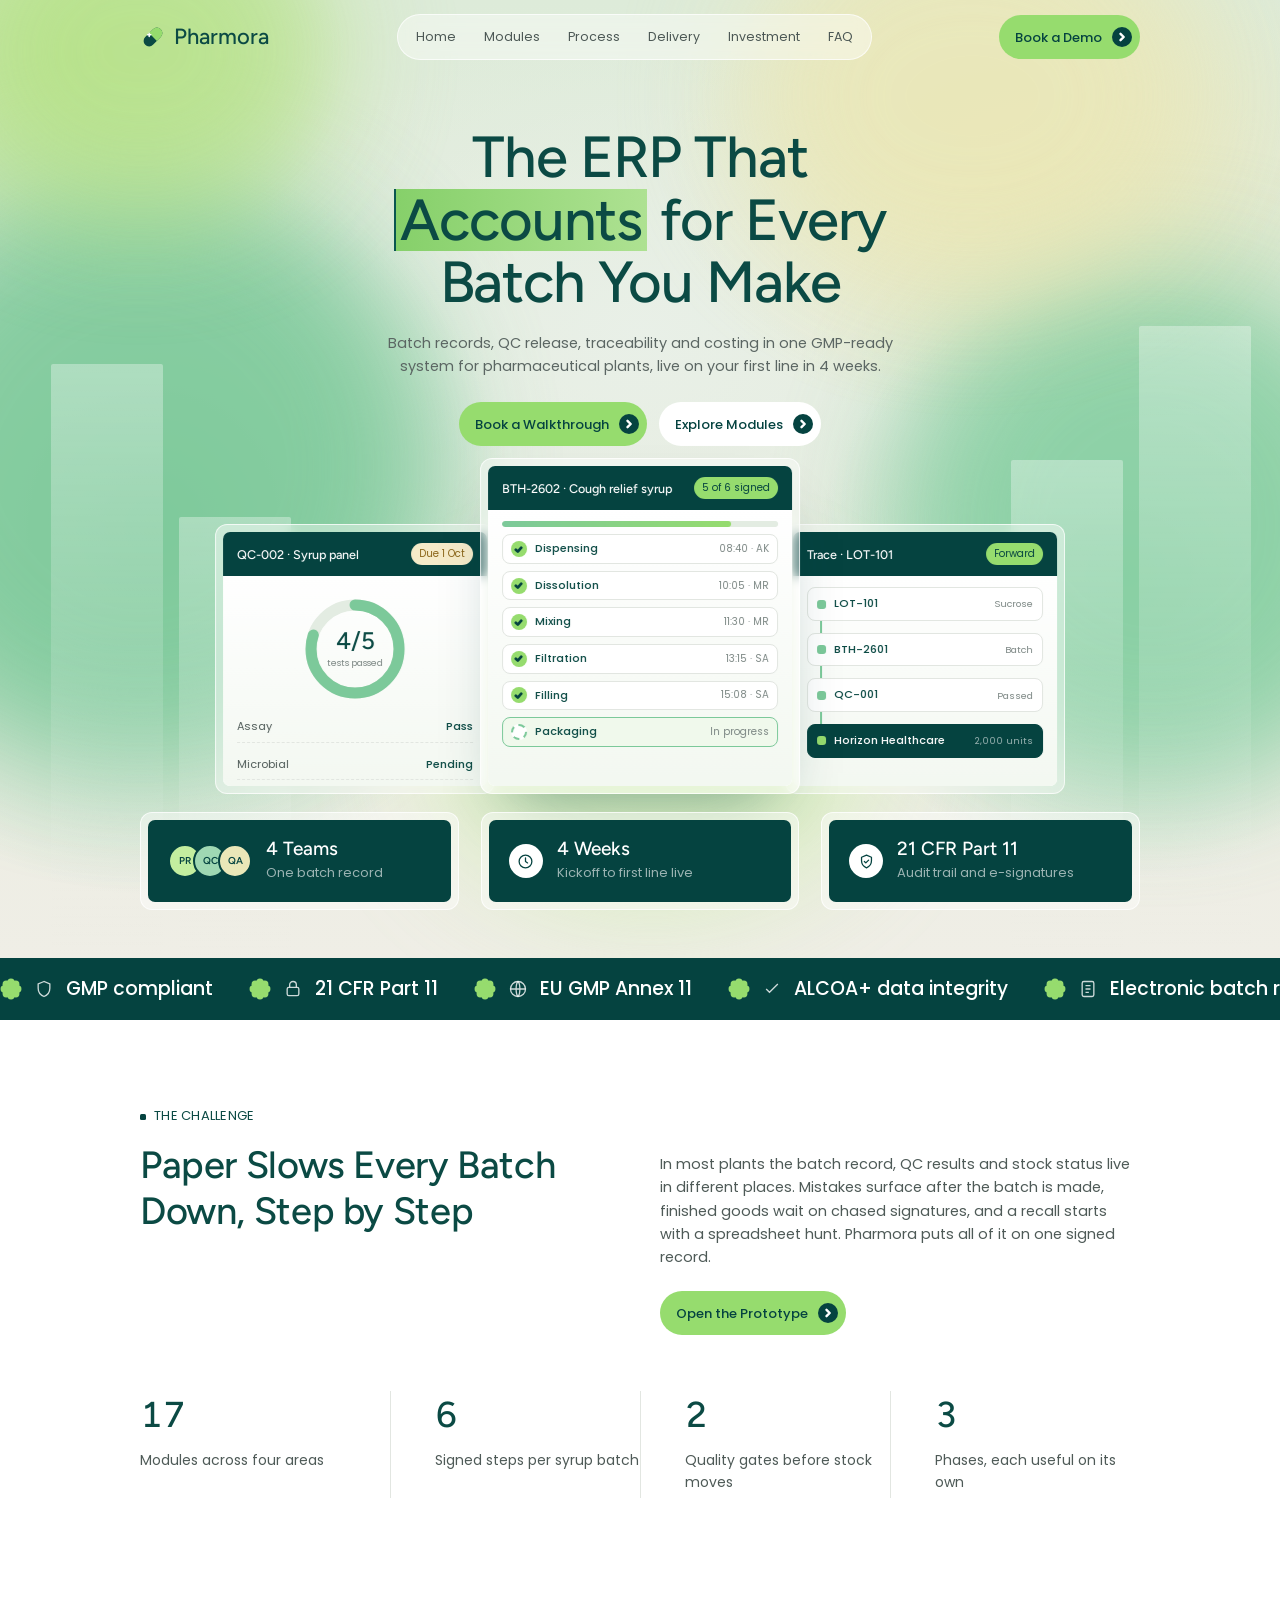
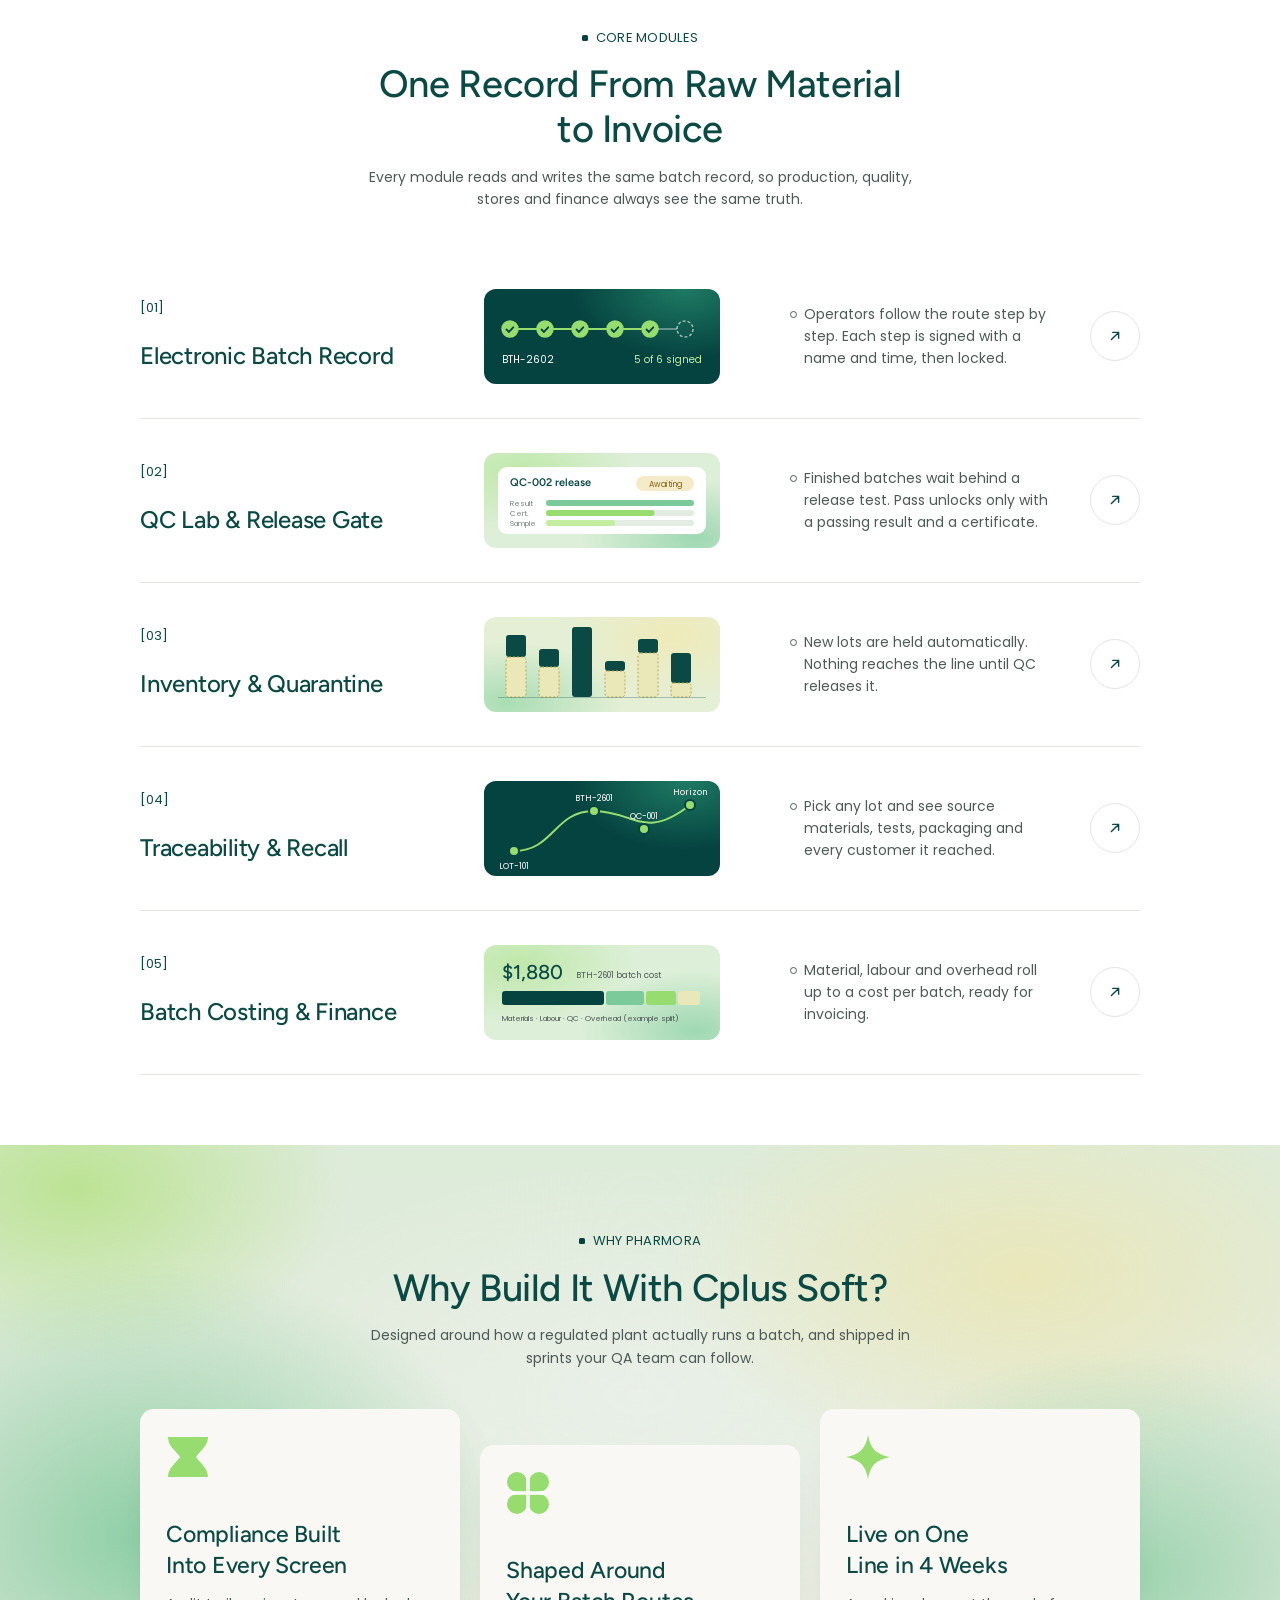
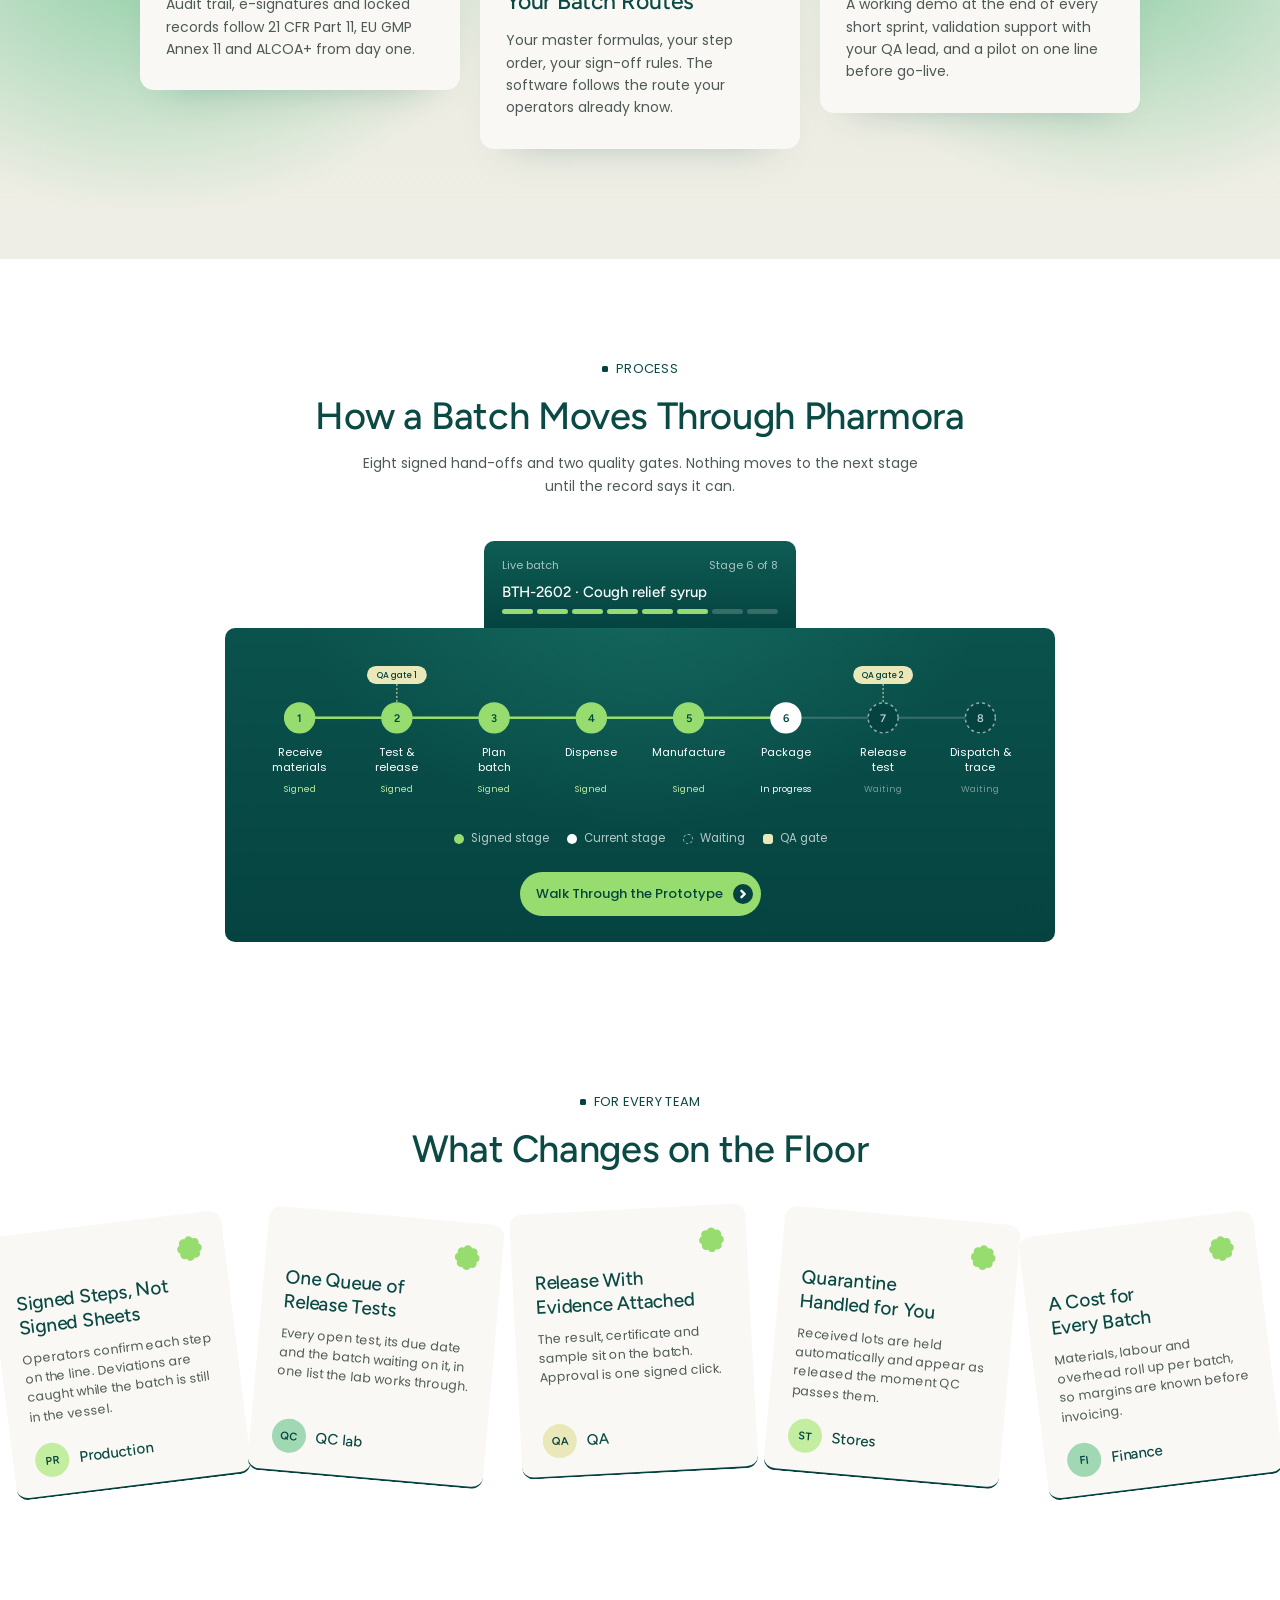
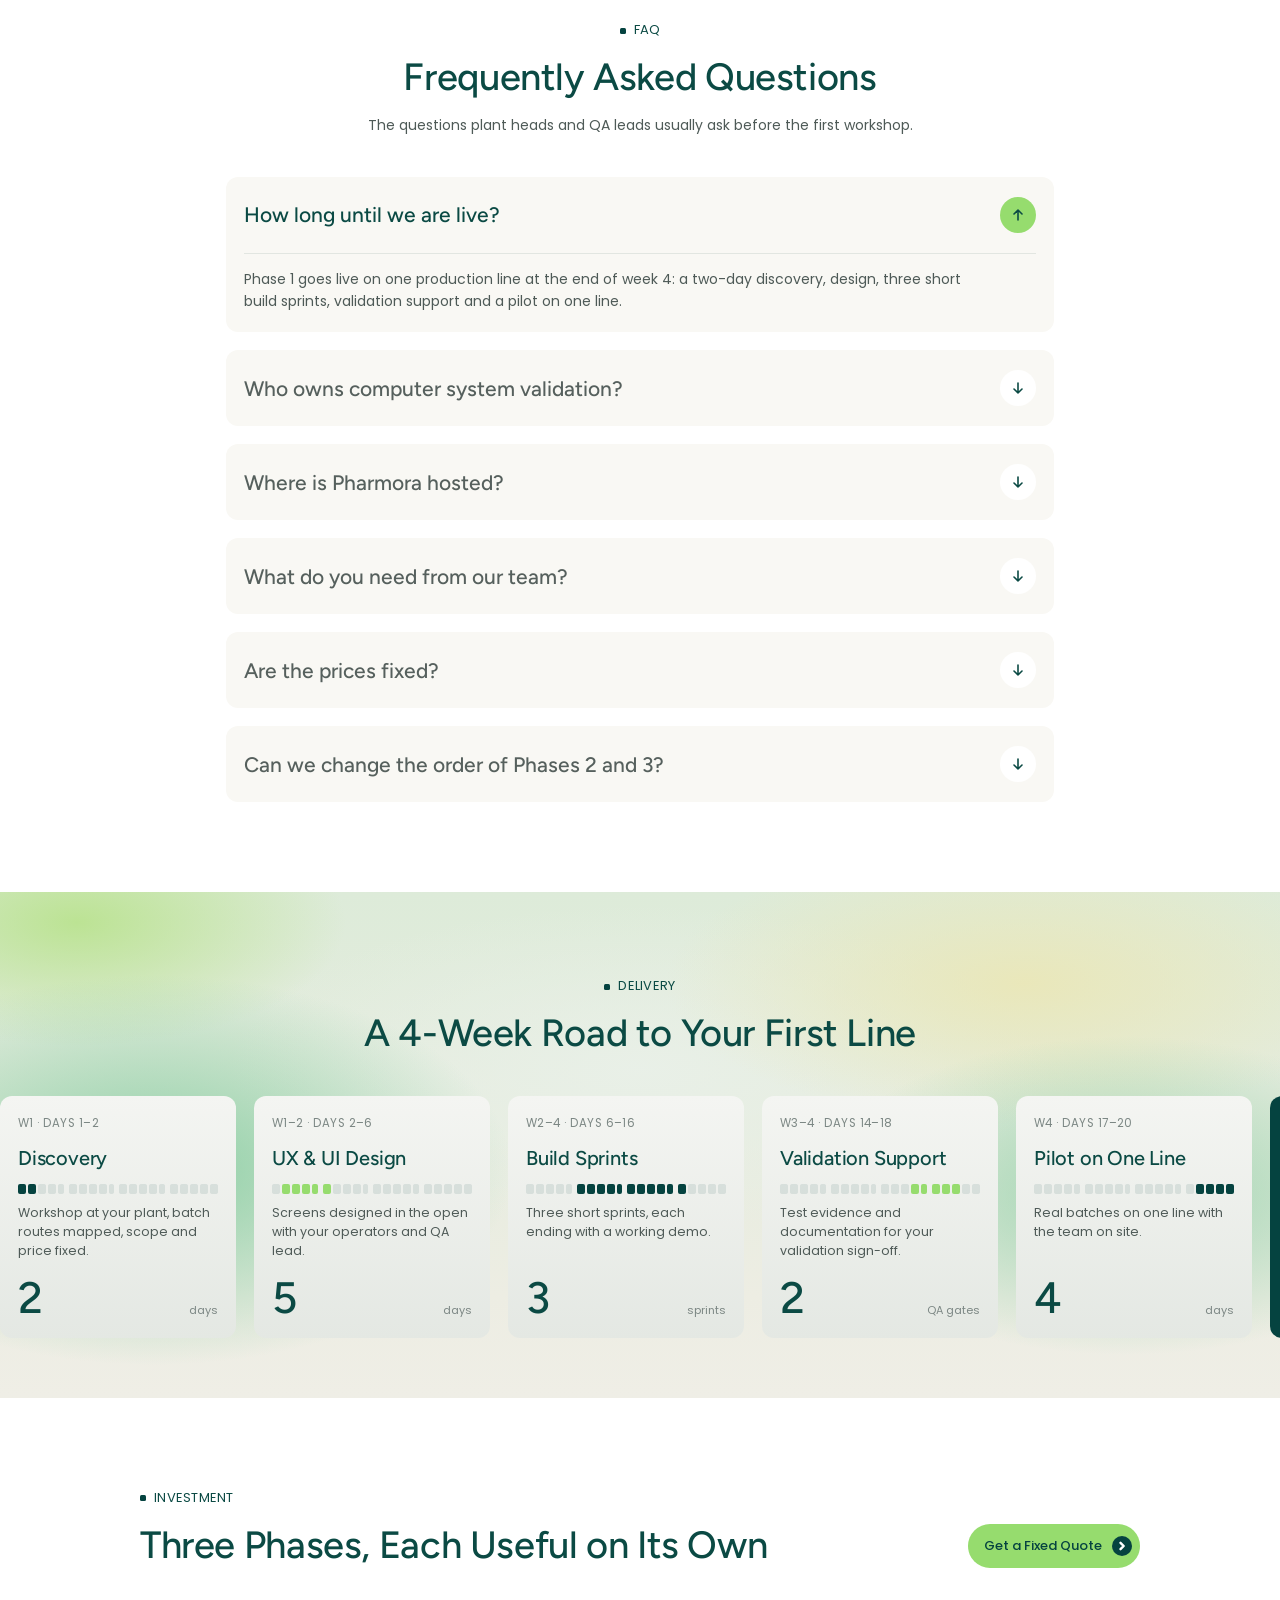
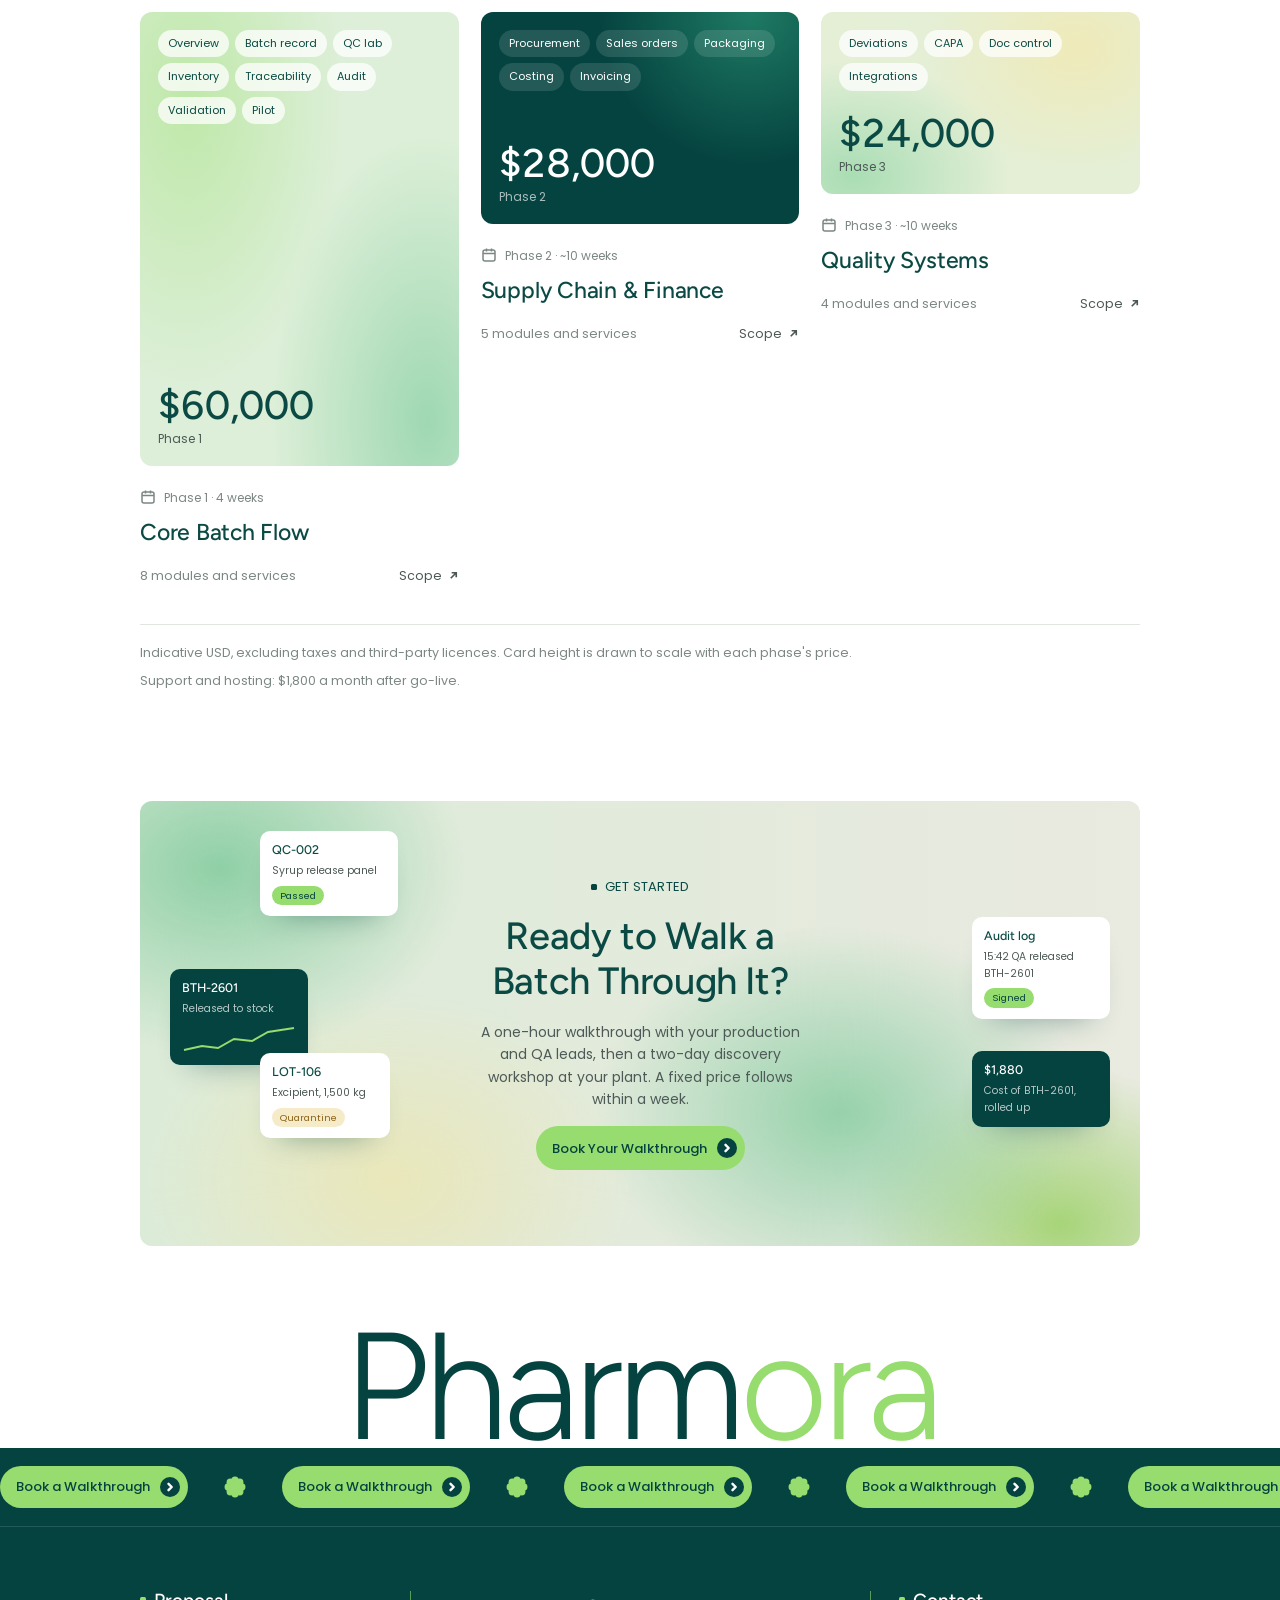
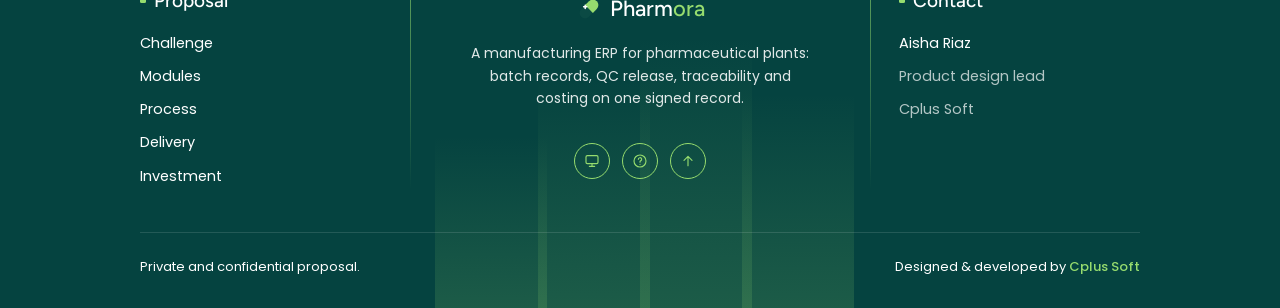
==== index.html @ 3daae1c1 "Add files via upload" ====
<!doctype html>
<html lang="en">
<head>
<meta charset="utf-8">
<meta name="viewport" content="width=device-width, initial-scale=1, viewport-fit=cover">
<title>Pharmora ERP</title>
<meta name="description" content="Pharmora: a manufacturing ERP for pharmaceutical plants. Batch records, QC release, traceability and costing on one signed record.">
<link rel="preconnect" href="https://fonts.googleapis.com">
<link rel="preconnect" href="https://fonts.gstatic.com" crossorigin>
<link rel="stylesheet" href="https://fonts.googleapis.com/css2?family=Figtree:wght@300;400;500;600&family=Poppins:wght@300;400;500&display=swap">
<link rel="stylesheet" href="styles.css">
</head>
<body>


<!-- shared svg defs -->
<svg width="0" height="0" style="position:absolute" aria-hidden="true">
  <defs>
    <symbol id="chev" viewBox="0 0 10 10"><path d="M3.5 1.8 6.7 5 3.5 8.2"/></symbol>
    <symbol id="flower" viewBox="0 0 24 24"><g fill="#96DC6E"><circle cx="12" cy="4.6" r="4"/><circle cx="17.2" cy="6.8" r="4"/><circle cx="19.4" cy="12" r="4"/><circle cx="17.2" cy="17.2" r="4"/><circle cx="12" cy="19.4" r="4"/><circle cx="6.8" cy="17.2" r="4"/><circle cx="4.6" cy="12" r="4"/><circle cx="6.8" cy="6.8" r="4"/><circle cx="12" cy="12" r="6"/></g></symbol>
    <symbol id="capsule" viewBox="0 0 26 26"><g transform="rotate(-45 13 13)"><rect x="2" y="7.5" width="22" height="11" rx="5.5" fill="#0B4A44"/><path d="M13 7.5h5.5a5.5 5.5 0 0 1 0 11H13z" fill="#96DC6E"/></g><path d="M9.2 9.2v3.2M7.6 10.8h3.2" stroke="#fff" stroke-width="1.5" stroke-linecap="round"/></symbol>
    <symbol id="up" viewBox="0 0 20 20"><path d="M6 14 14 6M7.5 6H14v6.5"/></symbol>
  </defs>
</svg>

<header class="mesh hero" id="top">
  <div class="hero-bg" aria-hidden="true"><b class="b1"></b><b class="b2"></b><b class="b3"></b><b class="b4"></b><b class="b5"></b></div>
  <div class="bars" aria-hidden="true">
    <i style="left:4%;height:62%"></i><i style="left:14%;height:46%"></i><i style="left:79%;height:52%"></i><i style="left:89%;height:66%"></i>
  </div>
  <div class="wrap">
    <nav class="nav" aria-label="Main">
      <a class="logo" href="#top"><svg><use href="#capsule"/></svg>Pharmora</a>
      <div class="links">
        <a href="#top">Home</a><a href="#modules">Modules</a><a href="#process">Process</a><a href="#delivery">Delivery</a><a href="#investment">Investment</a><a href="#faq">FAQ</a>
      </div>
      <a class="btn" href="#cta">Book a Demo <span class="dot"><svg><use href="#chev"/></svg></span></a>
    </nav>

    <div class="hero-copy">
      <h1>The ERP That <span class="hl">Accounts</span> for Every Batch You Make</h1>
      <p class="sub">Batch records, QC release, traceability and costing in one GMP-ready system for pharmaceutical plants, live on your first line in 4 weeks.</p>
      <div class="ctas">
        <a class="btn" href="#cta">Book a Walkthrough <span class="dot"><svg><use href="#chev"/></svg></span></a>
        <a class="btn white" href="#modules">Explore Modules <span class="dot"><svg><use href="#chev"/></svg></span></a>
      </div>
    </div>

    <div class="stage">
      <div class="shots">
        <!-- left: QC release -->
        <div class="frame f-l"><div class="in ui">
          <div class="ui-top"><b>QC-002 · Syrup panel</b><em style="background:#F6EBC9;color:#8A6417">Due 1 Oct</em></div>
          <div class="ui-body">
            <div class="ring-wrap">
              <svg width="112" height="112" viewBox="0 0 112 112" role="img" aria-label="4 of 5 release tests passed">
                <circle cx="56" cy="56" r="44" fill="none" stroke="#E3ECE2" stroke-width="11"/>
                <circle cx="56" cy="56" r="44" fill="none" stroke="#7CC99A" stroke-width="11" stroke-linecap="round" stroke-dasharray="221.2 276.5" transform="rotate(-90 56 56)"/>
                <text x="56" y="56" text-anchor="middle" font-family="Figtree,sans-serif" font-size="24" font-weight="500" fill="#0B4A44">4/5</text>
                <text x="56" y="73" text-anchor="middle" font-family="Poppins,sans-serif" font-size="9" fill="#7C8784">tests passed</text>
              </svg>
            </div>
            <div class="kv"><span>Assay</span><b class="pass">Pass</b></div>
            <div class="kv"><span>Microbial</span><b class="wait">Pending</b></div>
          </div>
        </div></div>
        <!-- centre: batch record -->
        <div class="frame f-c"><div class="in ui">
          <div class="ui-top"><b>BTH-2602 · Cough relief syrup</b><em>5 of 6 signed</em></div>
          <div class="ui-body">
            <div class="prog" aria-hidden="true"><i></i></div>
            <div class="steprow"><span class="ck"><svg viewBox="0 0 10 10"><path d="M2 5.2 4.2 7.4 8 3"/></svg></span><span class="nm">Dispensing</span><span class="tm">08:40 · AK</span></div>
            <div class="steprow"><span class="ck"><svg viewBox="0 0 10 10"><path d="M2 5.2 4.2 7.4 8 3"/></svg></span><span class="nm">Dissolution</span><span class="tm">10:05 · MR</span></div>
            <div class="steprow"><span class="ck"><svg viewBox="0 0 10 10"><path d="M2 5.2 4.2 7.4 8 3"/></svg></span><span class="nm">Mixing</span><span class="tm">11:30 · MR</span></div>
            <div class="steprow"><span class="ck"><svg viewBox="0 0 10 10"><path d="M2 5.2 4.2 7.4 8 3"/></svg></span><span class="nm">Filtration</span><span class="tm">13:15 · SA</span></div>
            <div class="steprow"><span class="ck"><svg viewBox="0 0 10 10"><path d="M2 5.2 4.2 7.4 8 3"/></svg></span><span class="nm">Filling</span><span class="tm">15:08 · SA</span></div>
            <div class="steprow now"><span class="ck"></span><span class="nm">Packaging</span><span class="tm">In progress</span></div>
          </div>
        </div></div>
        <!-- right: trace -->
        <div class="frame f-r"><div class="in ui">
          <div class="ui-top"><b>Trace · LOT-101</b><em>Forward</em></div>
          <div class="ui-body chain">
            <div class="node"><i></i><b>LOT-101</b><small>Sucrose</small></div><div class="link"></div>
            <div class="node"><i></i><b>BTH-2601</b><small>Batch</small></div><div class="link"></div>
            <div class="node"><i></i><b>QC-001</b><small>Passed</small></div><div class="link"></div>
            <div class="node end"><i></i><b>Horizon Healthcare</b><small>2,000 units</small></div>
          </div>
        </div></div>
      </div>

      <div class="stat"><div class="in">
        <div class="av" aria-hidden="true"><i style="background:#C3EE9F">PR</i><i style="background:#9FD8B3">QC</i><i style="background:#EAE7B8">QA</i></div>
        <div><b>4 Teams</b><span>One batch record</span></div>
      </div></div>
      <div class="stat"><div class="in">
        <span class="ic"><svg viewBox="0 0 24 24"><circle cx="12" cy="12" r="9"/><path d="M12 7v5l3 2"/></svg></span>
        <div><b>4 Weeks</b><span>Kickoff to first line live</span></div>
      </div></div>
      <div class="stat"><div class="in">
        <span class="ic"><svg viewBox="0 0 24 24"><path d="M12 3 5 6v5c0 4.5 3 8.3 7 10 4-1.7 7-5.5 7-10V6z"/><path d="m9 12 2 2 4-4"/></svg></span>
        <div><b>21 CFR Part 11</b><span>Audit trail and e-signatures</span></div>
      </div></div>
    </div>
  </div>
</header>

<div class="ticker" aria-label="Standards Pharmora is designed around">
  <div class="track" id="tk"></div>
</div>

<main>
<section class="about wrap" id="challenge">
  <span class="tag">The challenge</span>
  <div class="about-grid">
    <h2>Paper Slows Every Batch Down, Step by Step</h2>
    <div class="r">
      <p>In most plants the batch record, QC results and stock status live in different places. Mistakes surface after the batch is made, finished goods wait on chased signatures, and a recall starts with a spreadsheet hunt. Pharmora puts all of it on one signed record.</p>
      <a class="btn" href="https://claude.ai/artifact/SWQeGB42a1d1AWrpTo5fgo" target="_blank" rel="noopener">Open the Prototype <span class="dot"><svg><use href="#chev"/></svg></span></a>
    </div>
  </div>
  <div class="stats">
    <div><b>17</b><span>Modules across four areas</span></div>
    <div><b>6</b><span>Signed steps per syrup batch</span></div>
    <div><b>2</b><span>Quality gates before stock moves</span></div>
    <div><b>3</b><span>Phases, each useful on its own</span></div>
  </div>
</section>

<section class="mods wrap" id="modules">
  <div class="sec-head center">
    <span class="tag">Core modules</span>
    <h2>One Record From Raw Material<br>to Invoice</h2>
    <p class="lede">Every module reads and writes the same batch record, so production, quality, stores and finance always see the same truth.</p>
  </div>
  <div class="mlist" id="mlist"></div>
</section>

<section class="mesh why" id="why">
  <div class="wrap">
    <div class="sec-head center">
      <span class="tag">Why Pharmora</span>
      <h2>Why Build It With Cplus Soft?</h2>
      <p class="lede">Designed around how a regulated plant actually runs a batch, and shipped in sprints your QA team can follow.</p>
    </div>
    <div class="cards">
      <div class="wcard">
        <svg viewBox="0 0 44 44" aria-hidden="true"><path fill="#96DC6E" d="M2 2h40c0 9-8 14-12 20 4 6 12 11 12 20H2c0-9 8-14 12-20C10 16 2 11 2 2z"/></svg>
        <h3>Compliance Built Into Every Screen</h3>
        <p>Audit trail, e-signatures and locked records follow 21 CFR Part 11, EU GMP Annex 11 and ALCOA+ from day one.</p>
      </div>
      <div class="wcard">
        <svg viewBox="0 0 44 44" aria-hidden="true"><g fill="#96DC6E"><circle cx="11" cy="11" r="10"/><circle cx="33" cy="11" r="10"/><circle cx="11" cy="33" r="10"/><circle cx="33" cy="33" r="10"/><rect x="11" y="11" width="22" height="22"/></g><path d="M22 6v32M6 22h32" stroke="#fff" stroke-width="3.5"/></svg>
        <h3>Shaped Around Your Batch Routes</h3>
        <p>Your master formulas, your step order, your sign-off rules. The software follows the route your operators already know.</p>
      </div>
      <div class="wcard">
        <svg viewBox="0 0 44 44" aria-hidden="true"><path fill="#96DC6E" d="M22 0c2 13 8 19.5 22 22-14 2.5-20 9-22 22-2-13-8-19.5-22-22C14 19.5 20 13 22 0z"/></svg>
        <h3>Live on One Line in 4 Weeks</h3>
        <p>A working demo at the end of every short sprint, validation support with your QA lead, and a pilot on one line before go-live.</p>
      </div>
    </div>
  </div>
</section>

<section class="process wrap" id="process">
  <div class="sec-head center">
    <span class="tag">Process</span>
    <h2>How a Batch Moves Through Pharmora</h2>
    <p class="lede">Eight signed hand-offs and two quality gates. Nothing moves to the next stage until the record says it can.</p>
  </div>
  <div class="stepped">
    <div class="tab">
      <div class="row"><span>Live batch</span><span>Stage 6 of 8</span></div>
      <b>BTH-2602 · Cough relief syrup</b>
      <div class="pips" aria-hidden="true"><i></i><i></i><i></i><i></i><i></i><i></i><i class="o"></i><i class="o"></i></div>
    </div>
    <div class="panel">
      <div class="flow" id="flow"></div>
      <div class="legend">
        <span><i style="background:#96DC6E"></i>Signed stage</span>
        <span><i style="background:#fff"></i>Current stage</span>
        <span><i style="border:1.5px dashed rgba(255,255,255,.6)"></i>Waiting</span>
        <span><i style="background:#EAE7B8;border-radius:3px"></i>QA gate</span>
      </div>
      <a class="btn" href="https://claude.ai/artifact/SWQeGB42a1d1AWrpTo5fgo" target="_blank" rel="noopener">Walk Through the Prototype <span class="dot"><svg><use href="#chev"/></svg></span></a>
    </div>
  </div>
</section>

<section class="roles" id="teams" aria-label="What changes for each team">
  <div class="wrap sec-head center">
    <span class="tag">For every team</span>
    <h2>What Changes on the Floor</h2>
  </div>
  <div class="rtrack" id="rtrack"></div>
</section>

<section class="faq wrap" id="faq">
  <div class="sec-head center">
    <span class="tag">FAQ</span>
    <h2>Frequently Asked Questions</h2>
    <p class="lede">The questions plant heads and QA leads usually ask before the first workshop.</p>
  </div>
  <div class="qs" id="qs"></div>
</section>

<section class="mesh delivery" id="delivery">
  <div class="wrap sec-head center">
    <span class="tag">Delivery</span>
    <h2>A 4-Week Road to Your First Line</h2>
  </div>
  <div class="dtrack" id="dtrack"></div>
</section>

<section class="invest wrap" id="investment">
  <div class="ihead">
    <div class="sec-head">
      <span class="tag">Investment</span>
      <h2>Three Phases, Each Useful on Its Own</h2>
    </div>
    <a class="btn" href="#cta">Get a Fixed Quote <span class="dot"><svg><use href="#chev"/></svg></span></a>
  </div>
  <div class="icards" id="icards"></div>
  <div class="inote"><span>Indicative USD, excluding taxes and third-party licences. Card height is drawn to scale with each phase's price.</span><span>Support and hosting: $1,800 a month after go-live.</span></div>
</section>

<section class="cta wrap" id="cta">
  <div class="ctacard">
    <div class="tile t1"><b>QC-002</b><span>Syrup release panel</span><span class="pill">Passed</span></div>
    <div class="tile t2 dk"><b>BTH-2601</b><span>Released to stock</span>
      <svg class="spark" viewBox="0 0 110 30" aria-hidden="true"><path d="M0 26 18 22 34 24 50 15 68 17 84 8 110 4" fill="none" stroke="#96DC6E" stroke-width="2"/></svg></div>
    <div class="tile t3"><b>LOT-106</b><span>Excipient, 1,500 kg</span><span class="pill w">Quarantine</span></div>
    <div class="tile t4"><b>Audit log</b><span>15:42 QA released BTH-2601</span><span class="pill">Signed</span></div>
    <div class="tile t5 dk"><b>$1,880</b><span>Cost of BTH-2601, rolled up</span></div>
    <span class="tag">Get started</span>
    <h2>Ready to Walk a Batch Through It?</h2>
    <p>A one-hour walkthrough with your production and QA leads, then a two-day discovery workshop at your plant. A fixed price follows within a week.</p>
    <a class="btn" href="https://claude.ai/artifact/SWQeGB42a1d1AWrpTo5fgo" target="_blank" rel="noopener">Book Your Walkthrough <span class="dot"><svg><use href="#chev"/></svg></span></a>
  </div>
</section>
</main>

<div class="word" aria-hidden="true">Pharm<span>ora</span></div>
<div class="pills" aria-hidden="true"><div class="track" id="pk"></div></div>
<footer>
  <div class="bars" aria-hidden="true"><i style="left:34%;height:60%"></i><i style="left:42%;height:80%"></i><i style="left:50%;height:95%"></i><i style="left:58%;height:75%"></i></div>
  <div class="wrap">
    <div class="fgrid">
      <div>
        <div class="fh">Proposal</div>
        <div class="fl"><a href="#challenge">Challenge</a><a href="#modules">Modules</a><a href="#process">Process</a><a href="#delivery">Delivery</a><a href="#investment">Investment</a></div>
      </div>
      <div class="fmid">
        <a class="logo" href="#top"><svg><use href="#capsule"/></svg><span style="color:#fff">Pharm<span>ora</span></span></a>
        <p>A manufacturing ERP for pharmaceutical plants: batch records, QC release, traceability and costing on one signed record.</p>
        <div class="soc">
          <a href="https://claude.ai/artifact/SWQeGB42a1d1AWrpTo5fgo" target="_blank" rel="noopener" aria-label="Open the prototype"><svg viewBox="0 0 24 24"><rect x="3" y="4" width="18" height="12" rx="2"/><path d="M8 20h8M12 16v4"/></svg></a>
          <a href="#faq" aria-label="Questions"><svg viewBox="0 0 24 24"><circle cx="12" cy="12" r="9"/><path d="M9.5 9.5a2.5 2.5 0 1 1 3.5 2.3c-.6.3-1 .8-1 1.5v.5M12 17h.01"/></svg></a>
          <a href="#top" aria-label="Back to top"><svg viewBox="0 0 24 24"><path d="M12 19V5M6 11l6-6 6 6"/></svg></a>
        </div>
      </div>
      <div>
        <div class="fh">Contact</div>
        <div class="fl"><span>Aisha Riaz</span><span style="color:rgba(255,255,255,.7)">Product design lead</span><span style="color:rgba(255,255,255,.7)">Cplus Soft</span></div>
      </div>
    </div>
    <div class="fbot"><span>Private and confidential proposal.</span><span>Designed &amp; developed by <b>Cplus Soft</b></span></div>
  </div>
</footer>

<script src="app.js"></script>

</body>
</html>
---- styles.css ----
/* Layout: 1000px centred column on white, soft mint/lime/butter mesh bands, deep-teal ribbons; single light theme by design */
:root{
  --ink:#0B4A44;      /* headings */
  --deep:#054340;     /* bands, stat cards, footer */
  --deep2:#0A5650;
  --lime:#96DC6E;     /* pill buttons, accents */
  --lime2:#C3EE9F;
  --mint:#7CC99A;
  --butter:#EAE7B8;
  --cream:#F9F8F4;
  --paper:#FFFFFF;
  --text:#4E5A57;
  --muted:#7C8784;
  --line:#E2E6E1;
  --display:"Figtree","Avenir Next","Segoe UI",system-ui,sans-serif;
  --body:"Poppins","Figtree","Segoe UI",system-ui,sans-serif;
  color-scheme:light;
}
*{box-sizing:border-box}
html{scroll-behavior:smooth}
body{margin:0;background:var(--paper);color:var(--text);font-family:var(--body);font-size:14px;line-height:1.6;-webkit-font-smoothing:antialiased;overflow-x:hidden}
a{color:inherit;text-decoration:none}
h1,h2,h3,h4{font-family:var(--display);color:var(--ink);font-weight:500;margin:0;letter-spacing:-.01em;text-wrap:balance}
p{margin:0}
.wrap{max-width:1032px;margin:0 auto;padding-inline:16px}
:focus-visible{outline:2px solid var(--deep);outline-offset:3px;border-radius:8px}

/* tags + buttons */
.tag{display:inline-flex;align-items:center;gap:8px;font-size:13px;letter-spacing:.02em;color:var(--ink);text-transform:uppercase}
.tag::before{content:"";width:6px;height:6px;border-radius:1.5px;background:var(--deep)}
.btn{display:inline-flex;align-items:center;gap:10px;height:44px;padding:0 8px 0 16px;border-radius:999px;font:500 13px/1 var(--body);color:var(--deep);background:var(--lime);border:0;cursor:pointer;transition:transform .2s,box-shadow .2s;white-space:nowrap}
.btn:hover{transform:translateY(-1px);box-shadow:0 8px 20px -10px rgba(5,67,64,.5)}
.btn .dot{width:20px;height:20px;border-radius:50%;background:var(--deep);display:grid;place-items:center}
.btn .dot svg{width:10px;height:10px;stroke:#fff;fill:none;stroke-width:2.4;stroke-linecap:round;stroke-linejoin:round}
.btn.white{background:#fff}
.center{text-align:center}
.sec-head{display:grid;gap:14px}
.sec-head h2{font-size:clamp(28px,3.4vw,38px);line-height:1.18}
.sec-head .lede{max-width:560px;color:var(--text)}
.sec-head.center{justify-items:center}

/* mesh backgrounds */
.mesh{position:relative;background:
  radial-gradient(40% 55% at 12% 55%,rgba(124,201,154,.85),transparent 70%),
  radial-gradient(35% 45% at 88% 60%,rgba(124,201,154,.7),transparent 70%),
  radial-gradient(40% 40% at 80% 18%,rgba(234,231,184,.95),transparent 70%),
  radial-gradient(30% 35% at 6% 6%,rgba(184,226,140,.9),transparent 70%),
  radial-gradient(45% 45% at 50% 35%,rgba(233,240,232,.95),transparent 72%),
  linear-gradient(180deg,#DDEBD9,#EDEDE3 80%,#EFEEE6);overflow:hidden}
.bars{position:absolute;inset:0;pointer-events:none;overflow:hidden}
.bars i{position:absolute;bottom:0;width:112px;border-radius:2px 2px 0 0;background:linear-gradient(180deg,rgba(255,255,255,.34),rgba(255,255,255,.08) 70%,rgba(255,255,255,0))}

/* NAV */
.nav{position:relative;z-index:5;display:flex;align-items:center;justify-content:space-between;gap:16px;padding-block:14px}
.logo{display:flex;align-items:center;gap:8px;font:500 22px/1 var(--display);color:var(--ink)}
.logo svg{width:26px;height:26px}
.links{display:flex;gap:4px;padding:6px;border-radius:999px;background:rgba(255,255,255,.42);border:1px solid rgba(255,255,255,.7);backdrop-filter:blur(8px)}
.links a{padding:6px 12px;border-radius:999px;font-size:12.5px;color:#4B5754}
.links a:hover{background:rgba(255,255,255,.7);color:var(--ink)}

/* HERO */
.hero{padding-bottom:48px}
.hero-copy{position:relative;z-index:2;text-align:center;padding-top:52px;display:grid;justify-items:center;gap:18px}
.hero h1{font-size:clamp(36px,5.2vw,58px);line-height:1.08;font-weight:500;max-width:640px;letter-spacing:-.02em}
.hl{position:relative;display:inline-block;padding:0 .08em;background:linear-gradient(90deg,#86D06A,#B6E59A 55%,rgba(200,238,170,0));border-left:2px solid var(--deep2)}
.hero .sub{max-width:560px;color:#5B6663;font-size:14.5px}
.hero .ctas{display:flex;gap:12px;flex-wrap:wrap;justify-content:center;margin-top:6px}

.stage{position:relative;z-index:2;margin-top:44px;display:grid;grid-template-columns:repeat(3,1fr);gap:22px}
.shots{grid-column:1/-1;position:relative;height:300px}
.frame{position:absolute;bottom:-4px;padding:7px;border-radius:12px;background:rgba(255,255,255,.4);border:1px solid rgba(255,255,255,.75);backdrop-filter:blur(6px)}
.frame .in{height:100%;border-radius:7px;overflow:hidden;background:#fff}
.f-l{left:21.5%;width:28%;height:270px;transform:translateX(-50%)}
.f-c{left:50%;width:32%;height:336px;transform:translateX(-50%);z-index:2;box-shadow:0 30px 60px -30px rgba(5,67,64,.45)}
.f-r{left:78.5%;width:28%;height:270px;transform:translateX(-50%)}
.stat{padding:7px;border-radius:12px;background:rgba(255,255,255,.45);border:1px solid rgba(255,255,255,.75);position:relative;z-index:3}
.stat .in{background:var(--deep);border-radius:7px;padding:18px 20px;display:flex;align-items:center;gap:14px;color:#fff}
.stat b{display:block;font:500 19px/1.2 var(--display)}
.stat span{font-size:13px;color:rgba(255,255,255,.6)}
.av{display:flex}
.av i{width:34px;height:34px;border-radius:50%;border:2px solid var(--deep);margin-left:-9px;display:grid;place-items:center;font:600 10px/1 var(--display);font-style:normal;color:var(--deep)}
.av i:first-child{margin-left:0}
.ic{width:34px;height:34px;border-radius:50%;background:#fff;display:grid;place-items:center;flex:none}
.ic svg{width:17px;height:17px;stroke:var(--deep);fill:none;stroke-width:1.8;stroke-linecap:round;stroke-linejoin:round}

/* hero mini UIs */
.ui{height:100%;display:flex;flex-direction:column;font-size:11px;color:var(--text)}
.ui-top{background:var(--deep);color:#fff;padding:11px 14px;display:flex;justify-content:space-between;align-items:center;gap:8px}
.ui-top b{font:500 12.5px/1.2 var(--display)}
.ui-top em{font-style:normal;font-size:10px;padding:3px 8px;border-radius:99px;background:var(--lime);color:var(--deep);white-space:nowrap}
.ui-body{flex:1;padding:11px 14px;display:flex;flex-direction:column;gap:7px;background:linear-gradient(180deg,#fff,#F3F8F1)}
.steprow{display:flex;align-items:center;gap:8px;padding:5px 8px;border-radius:8px;background:#fff;border:1px solid var(--line)}
.steprow .ck{width:16px;height:16px;border-radius:50%;background:var(--lime);display:grid;place-items:center;flex:none}
.steprow .ck svg{width:9px;height:9px;stroke:var(--deep);stroke-width:3;fill:none;stroke-linecap:round;stroke-linejoin:round}
.steprow .nm{flex:1;color:var(--ink);font-weight:500}
.steprow .tm{color:var(--muted);font-size:10px}
.steprow.now{border-color:var(--mint);background:#F0F9EC}
.steprow.now .ck{background:#fff;border:2px dashed var(--mint)}
.prog{height:6px;border-radius:9px;background:#E3ECE2;overflow:hidden}
.prog i{display:block;height:100%;width:83%;border-radius:9px;background:linear-gradient(90deg,var(--mint),var(--lime))}
.ring-wrap{display:grid;place-items:center;padding-top:6px}
.kv{display:flex;justify-content:space-between;padding:6px 0;border-bottom:1px dashed var(--line)}
.kv b{color:var(--ink);font-weight:500}
.pass{color:#2F8A4E}
.wait{color:#B8862D}
.chain{display:flex;flex-direction:column;gap:0;align-items:stretch}
.node{display:flex;align-items:center;gap:8px;padding:7px 9px;border-radius:8px;background:#fff;border:1px solid var(--line)}
.node i{width:9px;height:9px;border-radius:3px;background:var(--mint);flex:none}
.node b{color:var(--ink);font-weight:500}
.node small{margin-left:auto;color:var(--muted);font-size:9.5px}
.node.end{background:var(--deep);border-color:var(--deep);color:#fff}
.node.end b{color:#fff}.node.end i{background:var(--lime)}.node.end small{color:rgba(255,255,255,.6)}
.link{width:2px;height:12px;background:var(--mint);margin-left:13px}

/* TICKER */
.ticker{background:var(--deep);color:#fff;overflow:hidden;padding-block:20px}
.track{display:flex;width:max-content;gap:36px;animation:slide 38s linear infinite}
.ticker .it{display:flex;align-items:center;gap:12px;font:500 19px/1 var(--body);white-space:nowrap}
.ticker .it svg.l{width:20px;height:20px;stroke:rgba(255,255,255,.8);fill:none;stroke-width:1.6}
.flower{width:22px;height:22px;flex:none}
@keyframes slide{to{transform:translateX(-50%)}}

/* ABOUT */
.about{padding-block:84px 70px}
.about-grid{display:grid;grid-template-columns:1fr 1fr;gap:16px 40px;margin-top:16px}
.about h2{font-size:clamp(28px,3.4vw,38px);line-height:1.2;max-width:460px}
.about .r{grid-column:2;display:grid;gap:22px;justify-items:start;padding-top:10px}
.about .r p{font-size:14.5px}
.stats{display:grid;grid-template-columns:repeat(4,1fr);margin-top:56px}
.stats div{padding:4px 0 4px 44px;border-left:1px solid var(--line)}
.stats div:first-child{padding-left:0;border-left:0}
.stats b{display:block;font:500 36px/1.1 var(--display);color:var(--ink);font-variant-numeric:tabular-nums}
.stats span{display:block;margin-top:14px;font-size:14px}

/* MODULES LIST */
.mods{padding-block:60px 70px}
.mlist{margin-top:44px;border-bottom:1px solid var(--line)}
.mrow{display:grid;grid-template-columns:1.05fr 236px 1fr 50px;gap:24px 40px;align-items:center;padding-block:34px;border-top:1px solid var(--line)}
.mrow:first-child{border-top:0}
.mrow .n{font-size:13px;color:var(--ink)}
.mrow h3{font-size:24px;margin-top:18px}
.mrow .d{position:relative;padding-left:14px;font-size:14px;max-width:260px;justify-self:end}
.mrow .d::before{content:"";position:absolute;left:0;top:.62em;width:5px;height:5px;border:1px solid var(--text);border-radius:50%}
.arrow{width:50px;height:50px;border-radius:50%;border:1px solid var(--line);display:grid;place-items:center;transition:.25s;background:#fff}
.arrow svg{width:18px;height:18px;stroke:var(--ink);fill:none;stroke-width:1.6;stroke-linecap:round}
.mrow:hover .arrow{background:var(--lime);border-color:var(--lime);transform:rotate(45deg)}
.thumb{height:95px;border-radius:12px;overflow:hidden;position:relative}
.th-deep{background:radial-gradient(80% 120% at 85% 0%,#1E7A63,transparent 60%),var(--deep)}
.th-mint{background:radial-gradient(70% 90% at 15% 20%,#BFE8A9,transparent 70%),radial-gradient(70% 90% at 90% 90%,#9FD8B3,transparent 70%),#DDEFD8}
.th-butter{background:radial-gradient(70% 100% at 80% 20%,#EFEAB9,transparent 70%),radial-gradient(70% 90% at 10% 90%,#A9DDB4,transparent 70%),#E4EFD6}

/* WHY */
.why{padding-block:86px 110px}
.why .cards{display:grid;grid-template-columns:repeat(3,1fr);gap:20px;margin-top:40px;align-items:start}
.wcard{background:var(--cream);border-radius:14px;padding:26px 26px 30px;display:grid;gap:12px;box-shadow:0 20px 40px -30px rgba(5,67,64,.35)}
.wcard:nth-child(2){margin-top:36px}
.wcard svg{width:44px;height:44px;margin-bottom:28px}
.wcard h3{font-size:23px;line-height:1.35}
.wcard p{font-size:14px}

/* PROCESS (stepped dark panel) */
.process{padding-block:100px 80px}
.stepped{margin-top:44px;display:grid;justify-items:center}
.tab{width:min(312px,100%);background:linear-gradient(180deg,#0E5D55,var(--deep));border-radius:10px 10px 0 0;padding:16px 18px 14px;color:#fff;display:grid;gap:8px}
.tab .row{display:flex;justify-content:space-between;align-items:center;font-size:11px;color:rgba(255,255,255,.65)}
.tab b{font:500 15px/1.2 var(--display);color:#fff}
.tab .pips{display:flex;gap:4px}
.tab .pips i{flex:1;height:5px;border-radius:5px;background:var(--lime)}
.tab .pips i.o{background:rgba(255,255,255,.2)}
.panel{width:100%;max-width:830px;background:radial-gradient(60% 120% at 50% -20%,#15695F,transparent 70%),linear-gradient(180deg,#0B524C,var(--deep));border-radius:10px;padding:28px 26px 26px;color:#fff;display:grid;gap:24px;justify-items:center}
.flow{width:100%;overflow-x:auto}
.flow svg{display:block;min-width:720px;width:100%;height:auto}
.legend{display:flex;gap:18px;flex-wrap:wrap;justify-content:center;font-size:11.5px;color:rgba(255,255,255,.7)}
.legend span{display:inline-flex;align-items:center;gap:7px}
.legend i{width:10px;height:10px;border-radius:50%;display:inline-block}

/* ROLES (tilted cards) */
.roles{padding-block:70px 60px;overflow:hidden}
.rtrack{display:flex;gap:22px;width:max-content;padding-block:44px 30px;animation:slide 60s linear infinite}
.roles:hover .rtrack{animation-play-state:paused}
.rcard{width:236px;flex:none;background:var(--cream);border-radius:12px;border-bottom:2px solid var(--deep);padding:22px 22px 18px;display:flex;flex-direction:column;gap:10px;min-height:250px}
.rcard:nth-child(odd){transform:rotate(-7deg) translateY(8px)}
.rcard:nth-child(even){transform:rotate(5deg)}
.rcard:nth-child(3n){transform:rotate(-3deg) translateY(-6px)}
.rcard .top{display:flex;justify-content:flex-end}
.rcard .top svg{width:26px;height:26px}
.rcard h4{font-size:19px;line-height:1.25}
.rcard p{font-size:12.5px;line-height:1.55;flex:1}
.rcard .who{display:flex;align-items:center;gap:10px;margin-top:8px;font:500 15px/1.2 var(--display);color:var(--ink)}
.rcard .who i{width:34px;height:34px;border-radius:50%;display:grid;place-items:center;font:600 11px/1 var(--display);font-style:normal;color:var(--deep)}

/* FAQ */
.faq{padding-block:50px 90px}
.qs{max-width:828px;margin:40px auto 0;display:grid;gap:18px}
.q{background:var(--cream);border-radius:12px;padding:0 18px}
.q button{all:unset;box-sizing:border-box;width:100%;display:flex;justify-content:space-between;align-items:center;gap:16px;padding:20px 0;cursor:pointer;font:500 21px/1.3 var(--display);color:#56605D}
.q.open button{color:var(--ink);border-bottom:1px solid var(--line)}
.q button:focus-visible{outline:2px solid var(--deep);outline-offset:4px}
.q .cir{width:36px;height:36px;border-radius:50%;background:#fff;display:grid;place-items:center;flex:none;transition:.25s}
.q .cir svg{width:16px;height:16px;stroke:var(--ink);fill:none;stroke-width:1.6;stroke-linecap:round;stroke-linejoin:round;transition:transform .25s}
.q.open .cir{background:var(--lime)}
.q.open .cir svg{transform:rotate(180deg)}
.q .a{padding:14px 0 20px;font-size:14px;max-width:720px}

/* DELIVERY band */
.delivery{padding-block:84px 60px}
.dtrack{display:flex;gap:18px;width:max-content;margin-top:40px;animation:slide 48s linear infinite}
.delivery:hover .dtrack{animation-play-state:paused}
.dcard{width:236px;height:242px;flex:none;border-radius:12px;background:linear-gradient(180deg,#F4F5F2,#E4E8E3);padding:18px;display:flex;flex-direction:column;gap:10px;position:relative;overflow:hidden}
.dcard .wk{font-size:11.5px;color:var(--muted);letter-spacing:.04em;text-transform:uppercase}
.dcard h4{font-size:20px}
.dcard p{font-size:12.5px;line-height:1.5}
.dcard .big{margin-top:auto;display:flex;align-items:flex-end;justify-content:space-between}
.dcard .big b{font:500 44px/1 var(--display);color:var(--ink)}
.dcard .big small{font-size:11px;color:var(--muted);text-align:right}
.gantt{display:grid;grid-template-columns:repeat(20,1fr);gap:2px}
.gantt i.wk{margin-right:3px}
.gantt i{height:10px;border-radius:2px;background:rgba(11,74,68,.1)}
.gantt i.on{background:var(--deep)}
.gantt i.on.l{background:var(--lime)}
.dcard.dk{background:var(--deep)}
.dcard.dk h4,.dcard.dk .big b{color:#fff}
.dcard.dk p,.dcard.dk .wk,.dcard.dk .big small{color:rgba(255,255,255,.7)}
.dcard.dk .gantt i{background:rgba(255,255,255,.14)}.dcard.dk .gantt i.on{background:var(--lime)}

/* INVESTMENT */
.invest{padding-block:90px 70px}
.ihead{display:flex;justify-content:space-between;align-items:flex-end;gap:20px;flex-wrap:wrap}
.icards{display:grid;grid-template-columns:repeat(3,1fr);gap:22px;margin-top:44px;align-items:start}
.icard .img{border-radius:12px;overflow:hidden;position:relative;padding:18px;display:flex;flex-direction:column;justify-content:space-between}
.icard .img .chips{display:flex;flex-wrap:wrap;gap:6px}
.icard .img .chips span{font-size:11px;padding:5px 10px;border-radius:99px;background:rgba(255,255,255,.75);color:var(--ink)}
.icard .img.dk .chips span{background:rgba(255,255,255,.12);color:#fff}
.icard .img .price{font:500 40px/1 var(--display);color:var(--ink);font-variant-numeric:tabular-nums}
.icard .img.dk .price{color:#fff}
.icard .img .price small{display:block;font:400 12px/1.4 var(--body);color:var(--text);margin-top:6px}
.icard .img.dk .price small{color:rgba(255,255,255,.65)}
.icard .meta{display:flex;align-items:center;gap:8px;margin-top:22px;font-size:12px;color:var(--muted)}
.icard .meta svg{width:16px;height:16px;stroke:var(--muted);fill:none;stroke-width:1.5}
.icard h3{font-size:23px;line-height:1.35;margin-top:10px}
.icard .foot{display:flex;justify-content:space-between;margin-top:18px;font-size:12.5px;color:var(--muted)}
.icard .foot a{display:inline-flex;align-items:center;gap:6px;color:#4B5754}
.icard .foot a svg{width:11px;height:11px;stroke:currentColor;fill:none;stroke-width:1.8}
.inote{display:flex;justify-content:space-between;flex-wrap:wrap;gap:8px;margin-top:38px;padding-top:18px;border-top:1px solid var(--line);font-size:12.5px;color:var(--muted)}

/* CTA card */
.cta{padding-block:40px 70px}
.ctacard{position:relative;border-radius:12px;overflow:hidden;padding:76px 24px 76px;text-align:center;display:grid;justify-items:center;gap:16px;background:
  radial-gradient(35% 60% at 8% 15%,rgba(124,201,154,.8),transparent 70%),
  radial-gradient(35% 60% at 25% 85%,rgba(234,231,184,.95),transparent 70%),
  radial-gradient(35% 60% at 70% 70%,rgba(124,201,154,.75),transparent 70%),
  radial-gradient(30% 50% at 92% 95%,rgba(160,210,110,.9),transparent 70%),
  linear-gradient(90deg,#DCEBD8,#E9EAE0)}
.ctacard h2{font-size:clamp(28px,3.4vw,38px);line-height:1.2;max-width:360px}
.ctacard p{max-width:330px;font-size:14px}
.tile{position:absolute;width:138px;border-radius:10px;background:#fff;box-shadow:0 18px 30px -20px rgba(5,67,64,.45);padding:11px 12px;text-align:left;font-size:10.5px;display:grid;gap:6px}
.tile b{font:500 12.5px/1.2 var(--display);color:var(--ink)}
.tile .pill{justify-self:start;font-size:9.5px;padding:2px 8px;border-radius:99px;background:var(--lime);color:var(--deep)}
.tile .pill.w{background:#F6EBC9;color:#8A6417}
.tile.dk{background:var(--deep);color:rgba(255,255,255,.7)}
.tile.dk b{color:#fff}
.t1{left:12%;top:30px}.t2{left:3%;top:168px}.t3{left:12%;top:252px;width:130px}.t4{right:3%;top:116px}.t5{right:3%;top:250px}
.spark{width:100%;height:30px}

/* WORDMARK + FOOTER */
.word{text-align:center;font:300 clamp(64px,15vw,152px)/.8 var(--display);letter-spacing:-.035em;color:var(--deep);margin-top:10px;white-space:nowrap;overflow:hidden}
.word span{color:var(--lime)}
.pills{background:var(--deep);overflow:hidden;padding-block:18px;border-bottom:1px solid rgba(255,255,255,.12)}
.pills .track{gap:36px;animation-duration:34s;align-items:center}
footer{background:var(--deep);color:#fff;position:relative;overflow:hidden}
footer .bars i{background:linear-gradient(0deg,rgba(150,220,110,.16),rgba(150,220,110,0) 75%)}
.fgrid{position:relative;z-index:1;display:grid;grid-template-columns:1fr 1.7fr 1fr;padding-block:64px 44px}
.fgrid>div{padding-inline:28px}
.fgrid>div+div{border-left:1px solid;border-image:linear-gradient(180deg,rgba(150,220,110,.6),rgba(150,220,110,0)) 1}
.fgrid>div:first-child{padding-left:0}.fgrid>div:last-child{padding-right:0}
.fh{display:flex;align-items:center;gap:8px;font:500 19px/1 var(--display);color:#fff;margin-bottom:22px}
.fh::before{content:"";width:6px;height:6px;border-radius:1.5px;background:var(--lime)}
.fl{display:grid;gap:10px;font-size:14.5px}
.fl a:hover{color:var(--lime)}
.fmid{text-align:center;display:grid;justify-items:center;gap:16px}
.fmid .logo{color:#fff}
.fmid .logo span span{color:var(--lime)}
.fmid p{max-width:350px;font-size:14px;color:rgba(255,255,255,.88)}
.soc{display:flex;gap:12px;margin-top:8px}
.soc a{width:36px;height:36px;border-radius:50%;border:1px solid var(--lime);display:grid;place-items:center}
.soc svg{width:16px;height:16px;stroke:var(--lime);fill:none;stroke-width:1.7;stroke-linecap:round;stroke-linejoin:round}
.fbot{position:relative;z-index:1;display:flex;justify-content:space-between;flex-wrap:wrap;gap:8px;padding-block:24px 30px;border-top:1px solid rgba(255,255,255,.12);font-size:13px}
.fbot b{color:var(--lime);font-weight:500}

@media (max-width:900px){
  .links{display:none}
  .stage{grid-template-columns:1fr;gap:12px}
  .shots{height:auto;display:grid;gap:12px}
  .frame{position:relative;left:auto!important;transform:none!important;width:100%!important;bottom:auto}
  .f-l,.f-r{height:250px}.f-c{height:300px;order:-1}
  .about-grid{grid-template-columns:1fr}.about .r{grid-column:1}
  .stats{grid-template-columns:1fr 1fr;gap:28px 0}.stats div:nth-child(3){padding-left:0;border-left:0}
  .mrow{grid-template-columns:1fr 50px}.mrow .thumb{grid-column:1/-1;order:3}.mrow .d{grid-column:1/-1;justify-self:start;max-width:none;order:4}
  .why .cards,.icards{grid-template-columns:1fr}.wcard:nth-child(2){margin-top:0}
  .icard .img{height:auto!important;min-height:170px}
  .tile{display:none}
  .fgrid{grid-template-columns:1fr;gap:36px}.fgrid>div{padding-inline:0}.fgrid>div+div{border-left:0}
  .fmid{order:-1}
  .q button{font-size:17px}
}
@media (prefers-reduced-motion:reduce){.track,.rtrack,.dtrack{animation:none}.btn,.arrow{transition:none}html{scroll-behavior:auto}}

/* animated hero background */
.hero-bg{position:absolute;inset:0;pointer-events:none;overflow:hidden;z-index:0}
.hero-bg b{position:absolute;border-radius:50%;filter:blur(60px);opacity:.85;will-change:transform}
.hero-bg .b1{width:46vw;height:46vw;left:-12vw;top:18%;background:#7CC99A;animation:drift1 16s ease-in-out infinite alternate}
.hero-bg .b2{width:40vw;height:40vw;right:-10vw;top:28%;background:#86CFA2;animation:drift2 19s ease-in-out infinite alternate}
.hero-bg .b3{width:36vw;height:30vw;right:6vw;top:-10%;background:#EAE7B8;animation:drift3 14s ease-in-out infinite alternate}
.hero-bg .b4{width:30vw;height:26vw;left:-4vw;top:-12%;background:#B8E28C;animation:drift4 17s ease-in-out infinite alternate}
.hero-bg .b5{width:34vw;height:24vw;left:34vw;top:62%;background:#C3EE9F;opacity:.55;animation:drift2 21s ease-in-out infinite alternate-reverse}
@keyframes drift1{0%{transform:translate(0,0) scale(1)}50%{transform:translate(8vw,-6vh) scale(1.12)}100%{transform:translate(3vw,8vh) scale(.94)}}
@keyframes drift2{0%{transform:translate(0,0) scale(1)}50%{transform:translate(-9vw,5vh) scale(1.1)}100%{transform:translate(-3vw,-8vh) scale(1.02)}}
@keyframes drift3{0%{transform:translate(0,0) scale(1)}100%{transform:translate(-14vw,10vh) scale(1.18)}}
@keyframes drift4{0%{transform:translate(0,0) scale(1)}100%{transform:translate(12vw,8vh) scale(1.15)}}
.hero .bars{z-index:1}
.hero .bars i{overflow:hidden;transform-origin:bottom;animation:rise 7s ease-in-out infinite alternate}
.hero .bars i:nth-child(2){animation-duration:9s;animation-delay:-3s}
.hero .bars i:nth-child(3){animation-duration:8s;animation-delay:-5s}
.hero .bars i:nth-child(4){animation-duration:10s;animation-delay:-1s}
.hero .bars i::after{content:"";position:absolute;left:0;right:0;height:40%;top:-40%;background:linear-gradient(180deg,rgba(255,255,255,0),rgba(255,255,255,.45),rgba(255,255,255,0));animation:shine 6s ease-in-out infinite}
.hero .bars i:nth-child(2)::after{animation-delay:-1.5s}.hero .bars i:nth-child(3)::after{animation-delay:-3s}.hero .bars i:nth-child(4)::after{animation-delay:-4.5s}
@keyframes rise{from{transform:scaleY(.9)}to{transform:scaleY(1.06)}}
@keyframes shine{0%{top:-40%}60%,100%{top:110%}}
.hero .hl{background-size:220% 100%;animation:hlshift 5s ease-in-out infinite alternate}
@keyframes hlshift{from{background-position:0 0}to{background-position:60% 0}}
.hero>.wrap{position:relative;z-index:2}
@media (prefers-reduced-motion:reduce){.hero-bg b,.hero .bars i,.hero .bars i::after,.hero .hl{animation:none}}

img{max-width:100%}
[hidden]{display:none!important}
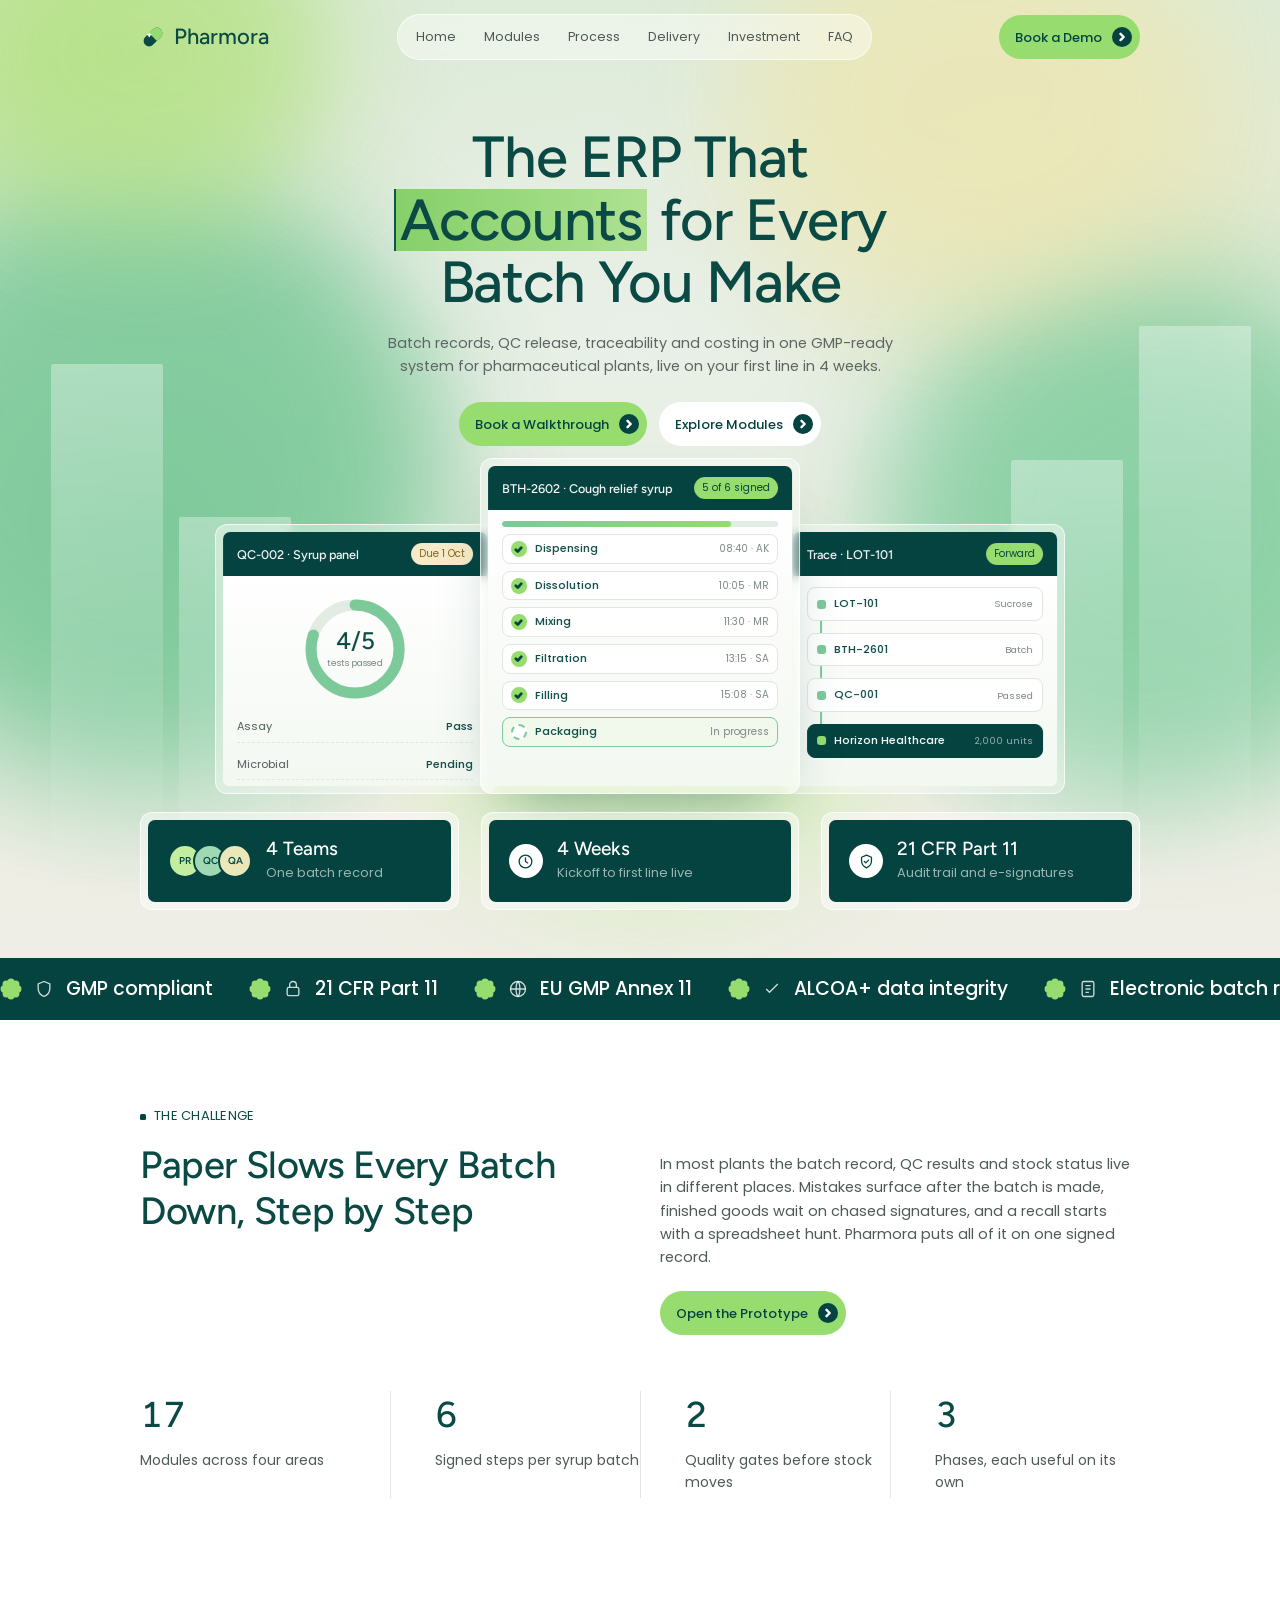
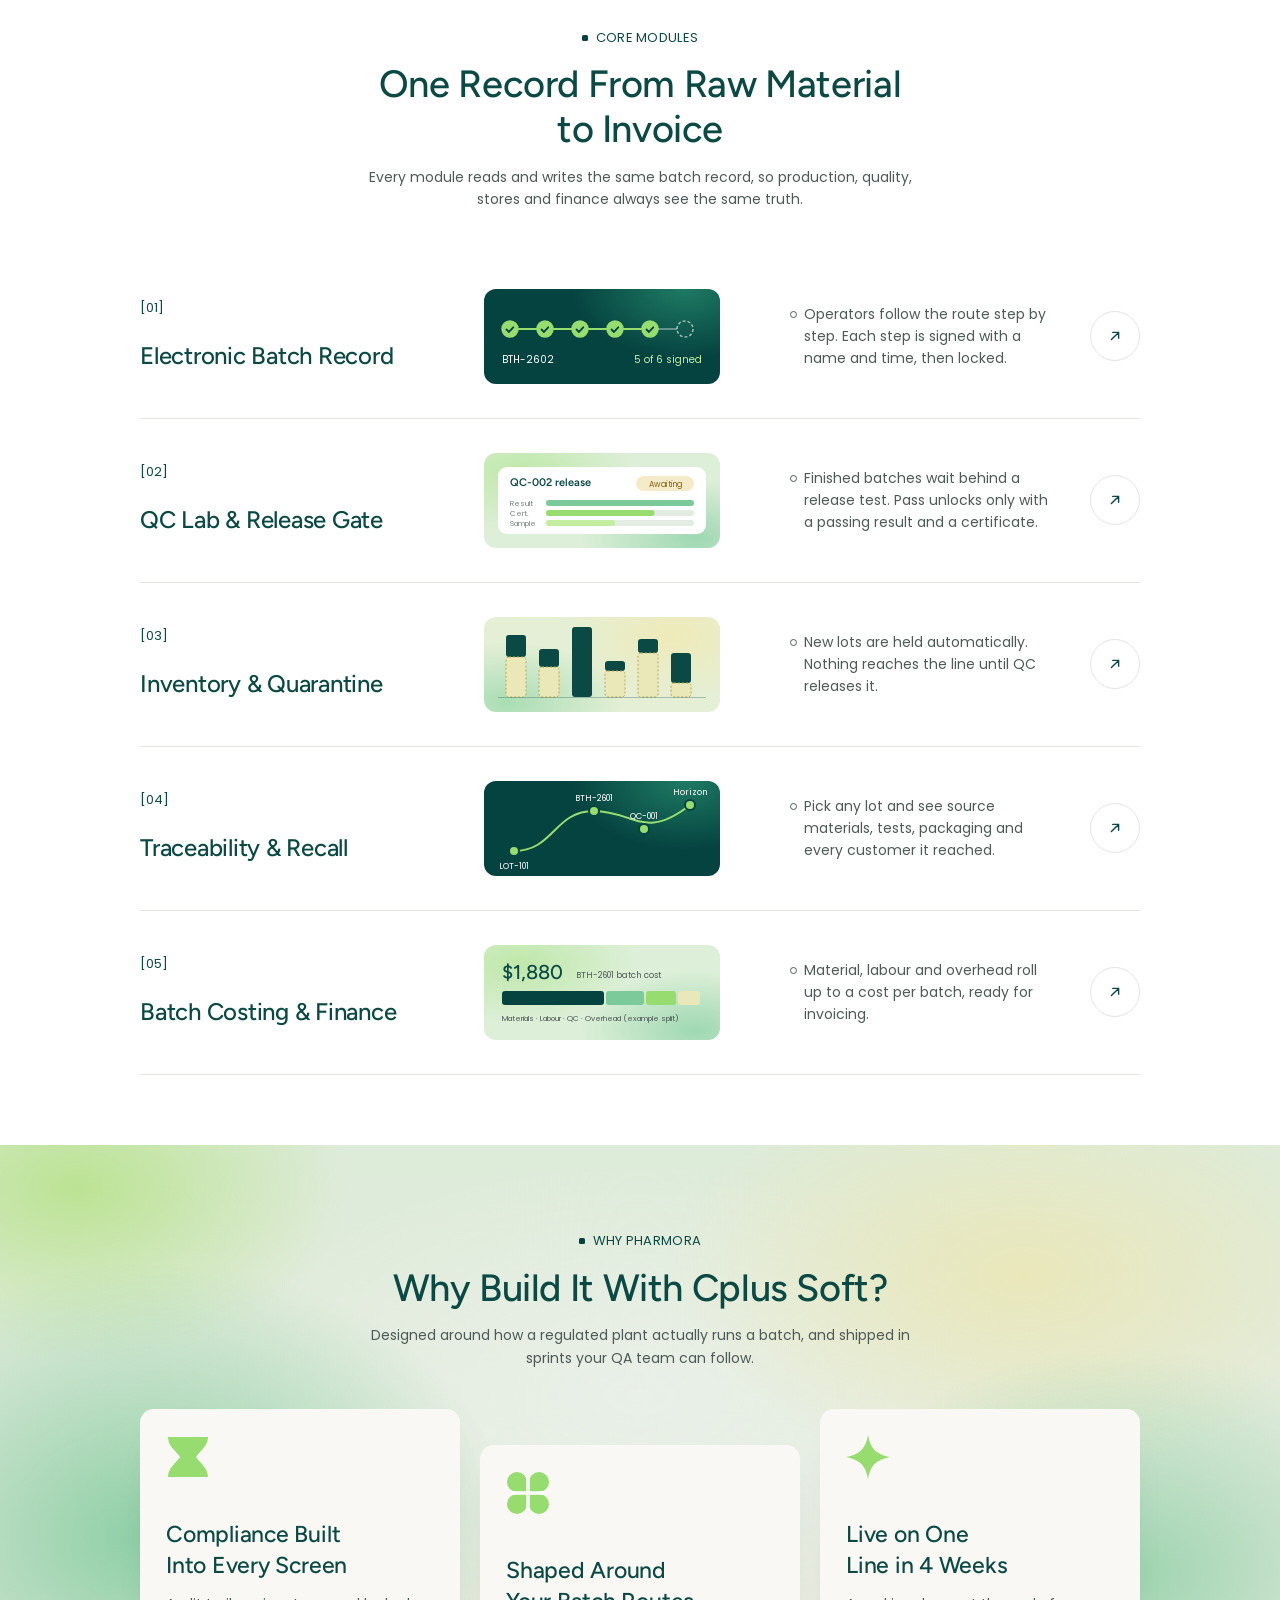
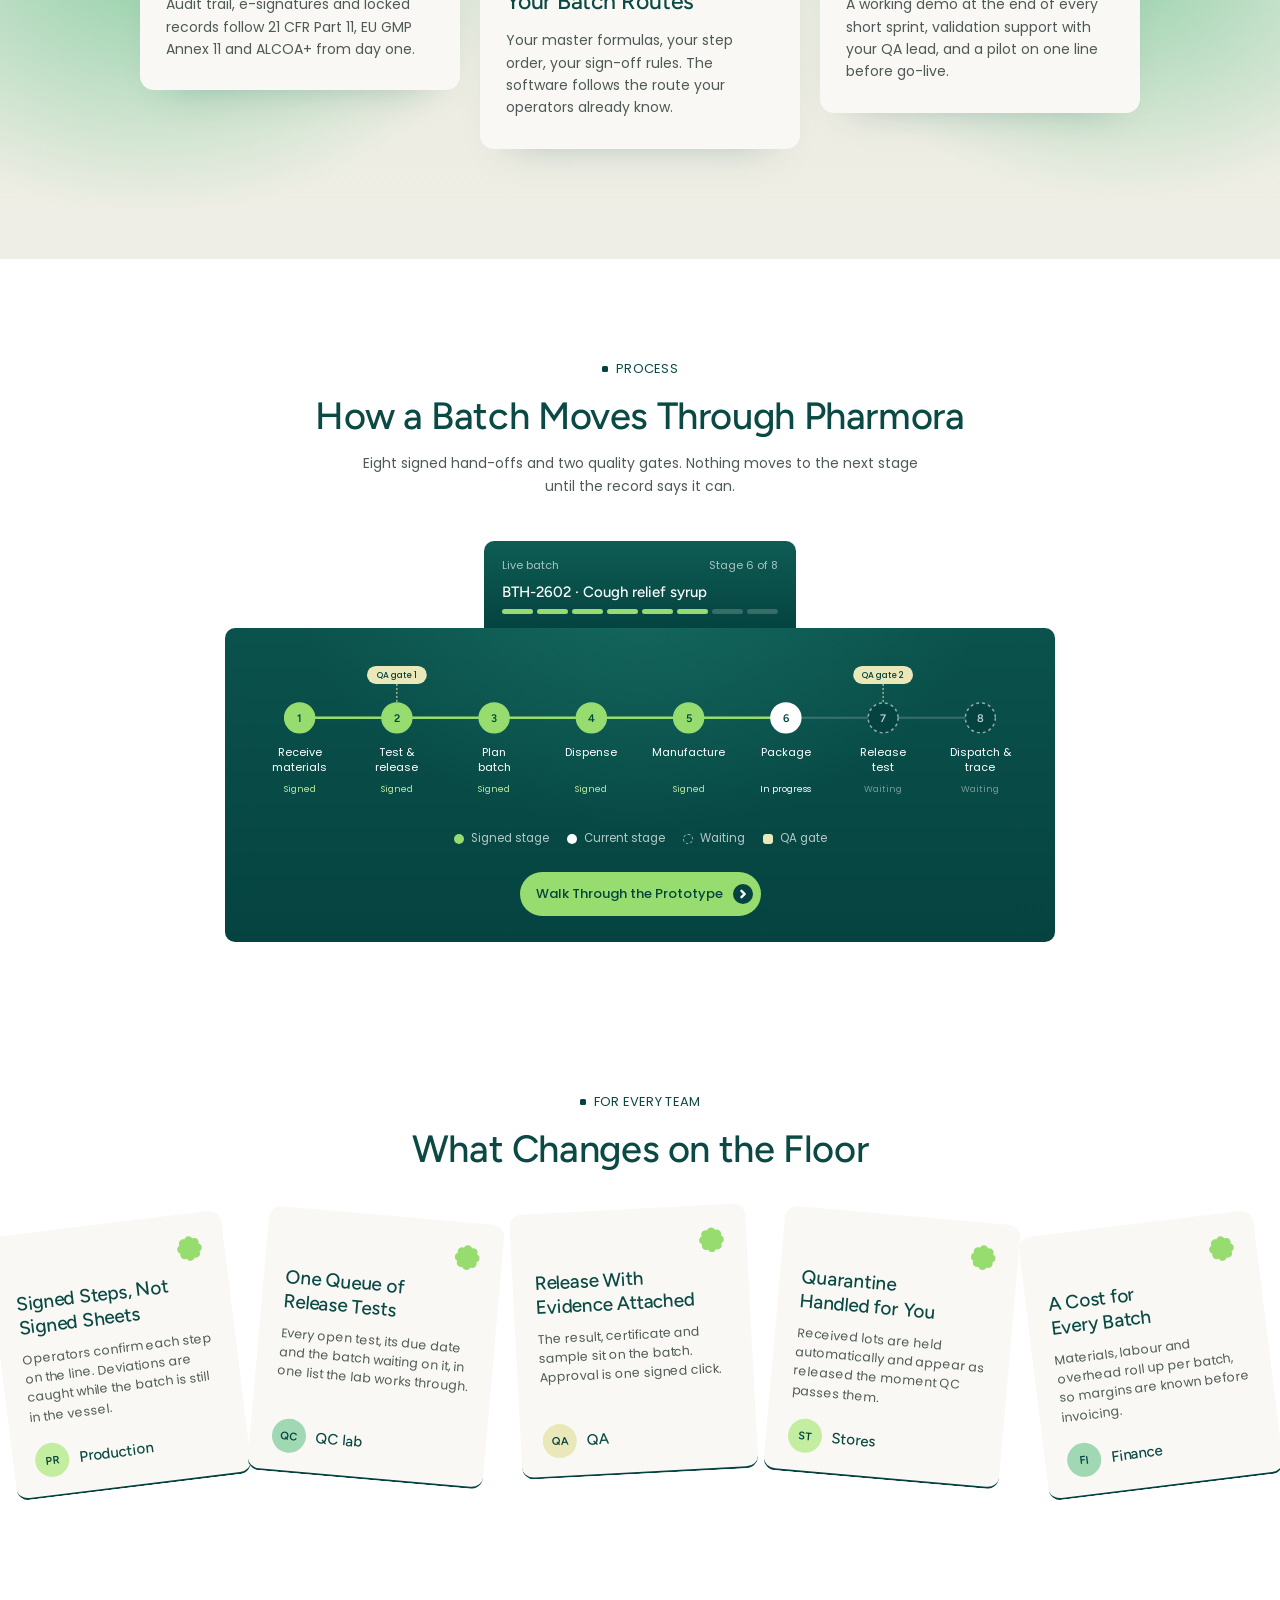
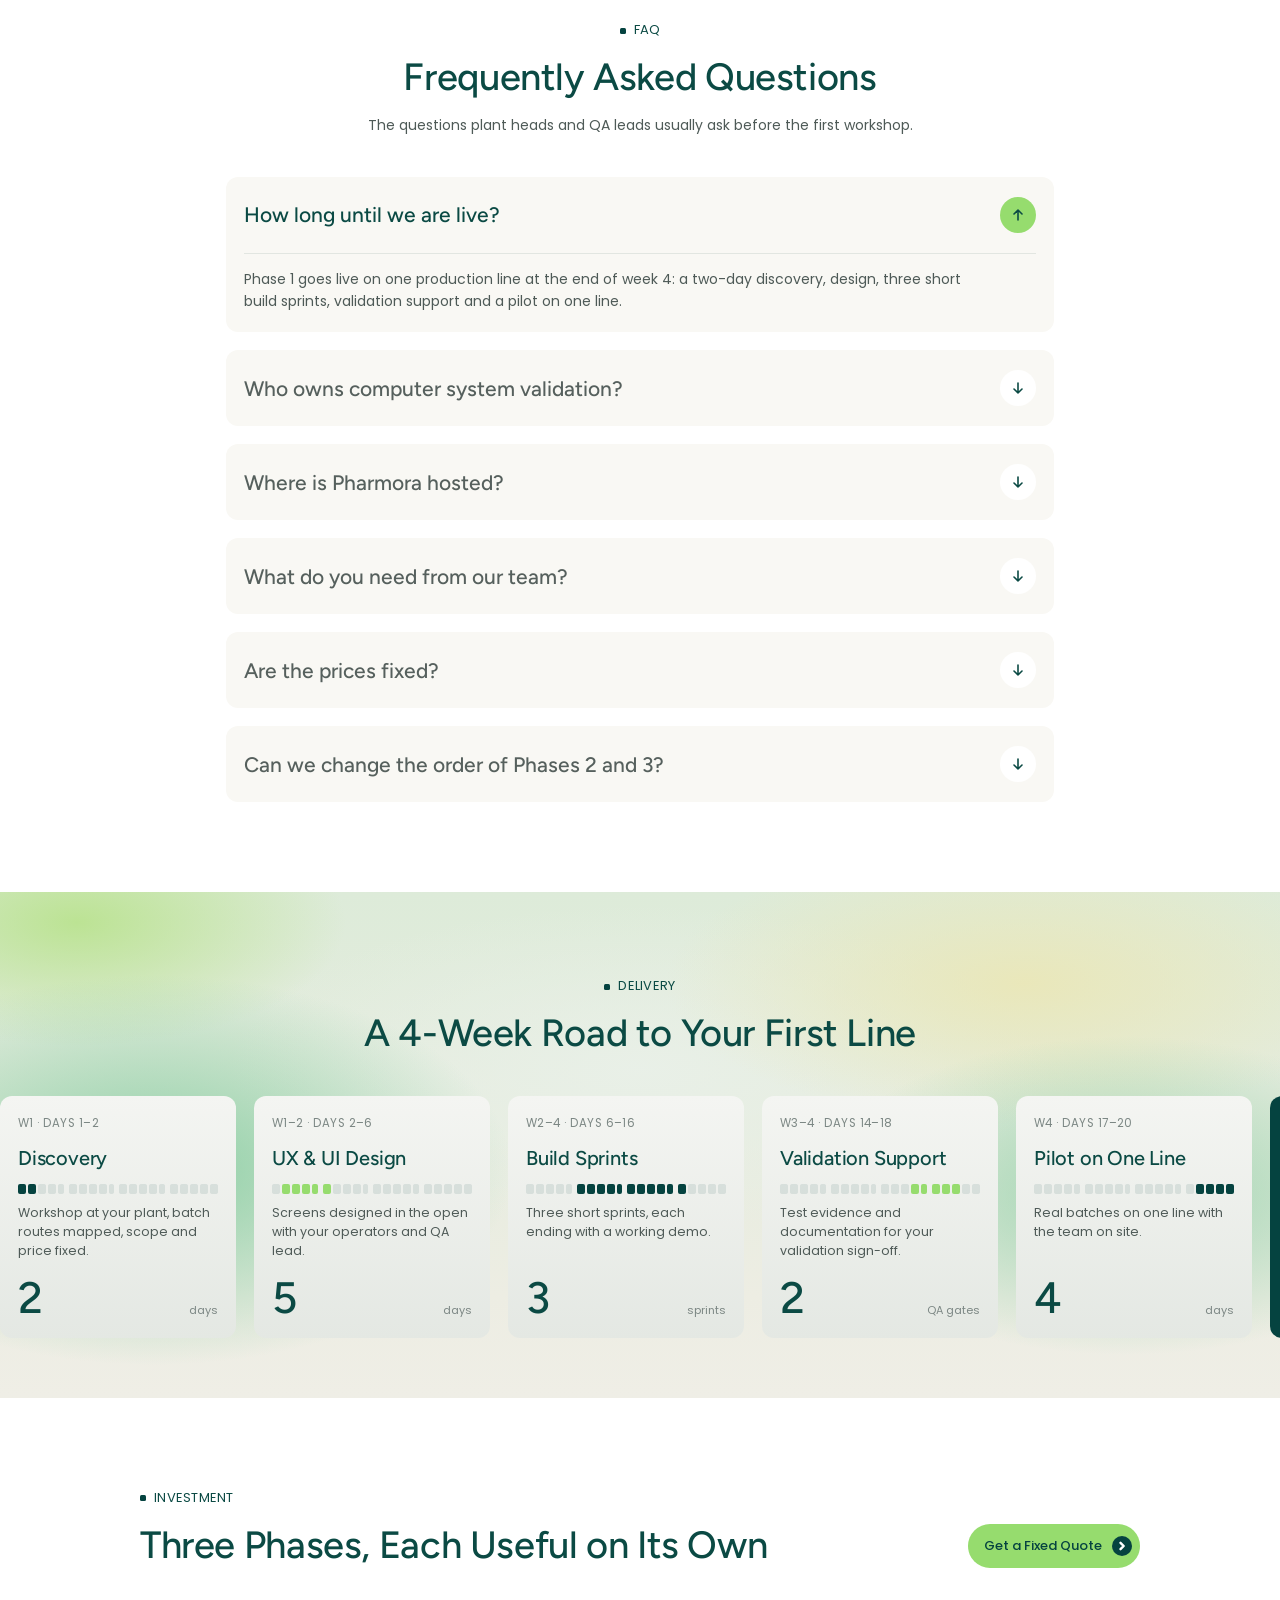
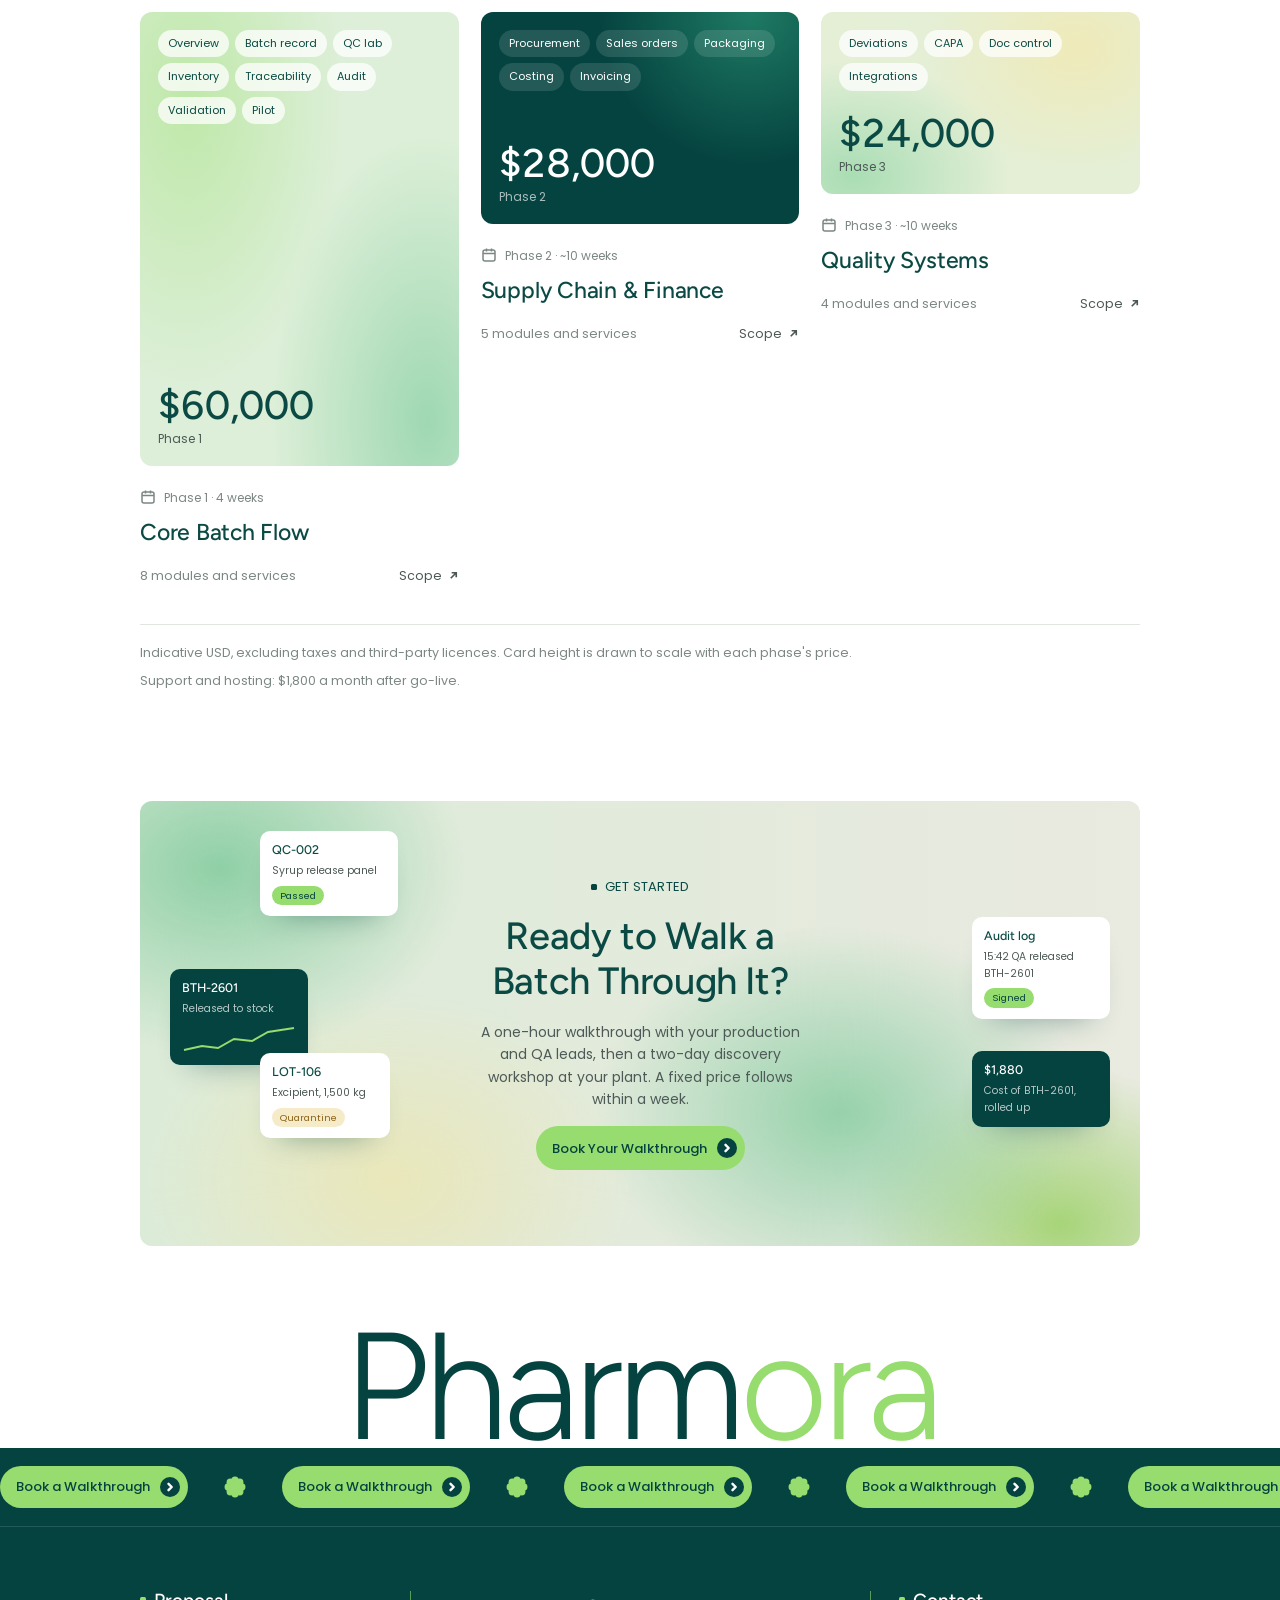
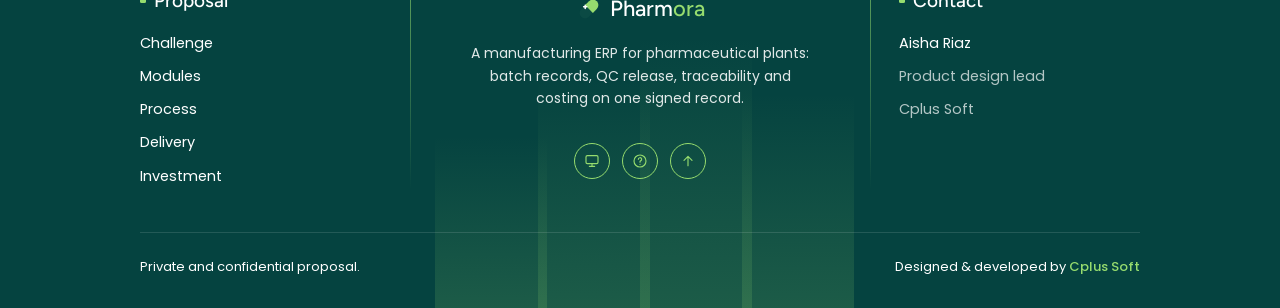
==== commit 0c93eeaf: "Update prototype link in index.html" ====
--- a/index.html
+++ b/index.html
@@ -116,7 +116,7 @@
     <h2>Paper Slows Every Batch Down, Step by Step</h2>
     <div class="r">
       <p>In most plants the batch record, QC results and stock status live in different places. Mistakes surface after the batch is made, finished goods wait on chased signatures, and a recall starts with a spreadsheet hunt. Pharmora puts all of it on one signed record.</p>
-      <a class="btn" href="https://claude.ai/artifact/SWQeGB42a1d1AWrpTo5fgo" target="_blank" rel="noopener">Open the Prototype <span class="dot"><svg><use href="#chev"/></svg></span></a>
+      <a class="btn" href="https://pharmora-portal-new.vercel.app/" target="_blank" rel="noopener">Open the Prototype <span class="dot"><svg><use href="#chev"/></svg></span></a>
     </div>
   </div>
   <div class="stats">
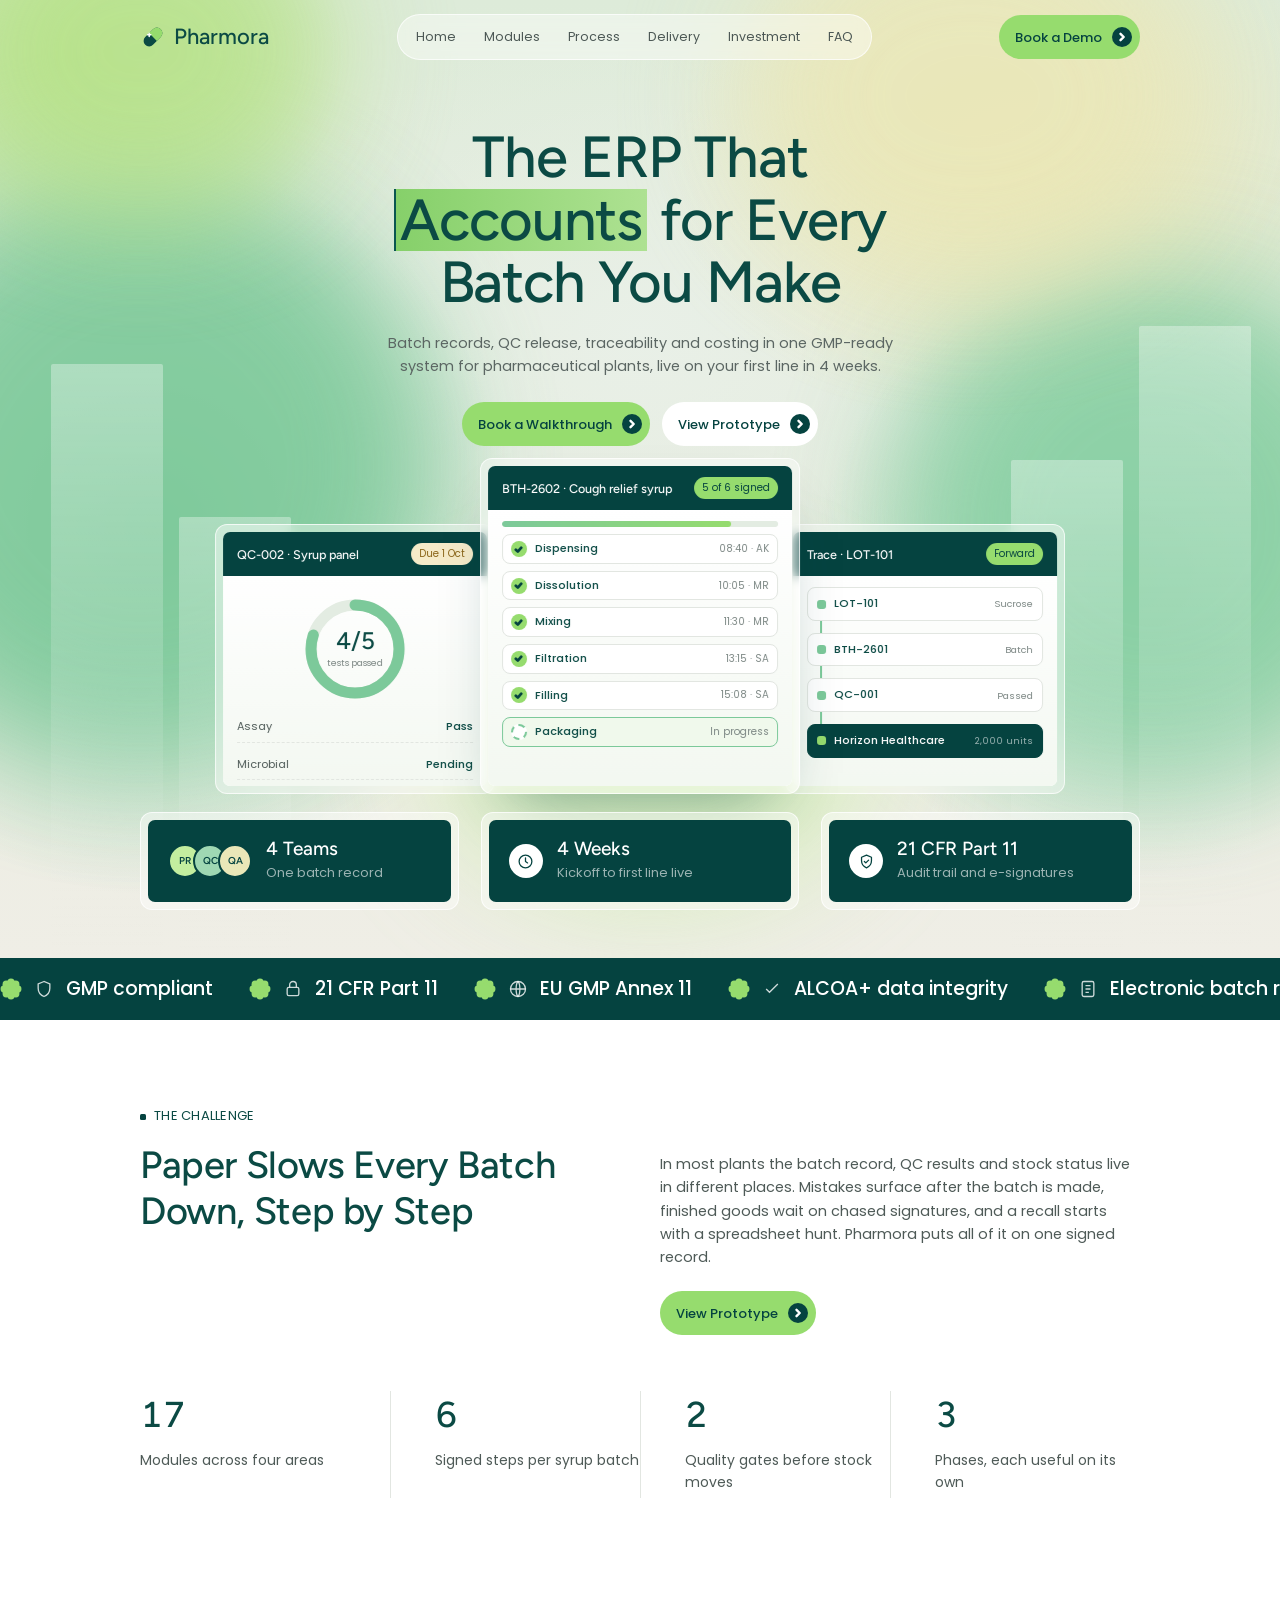
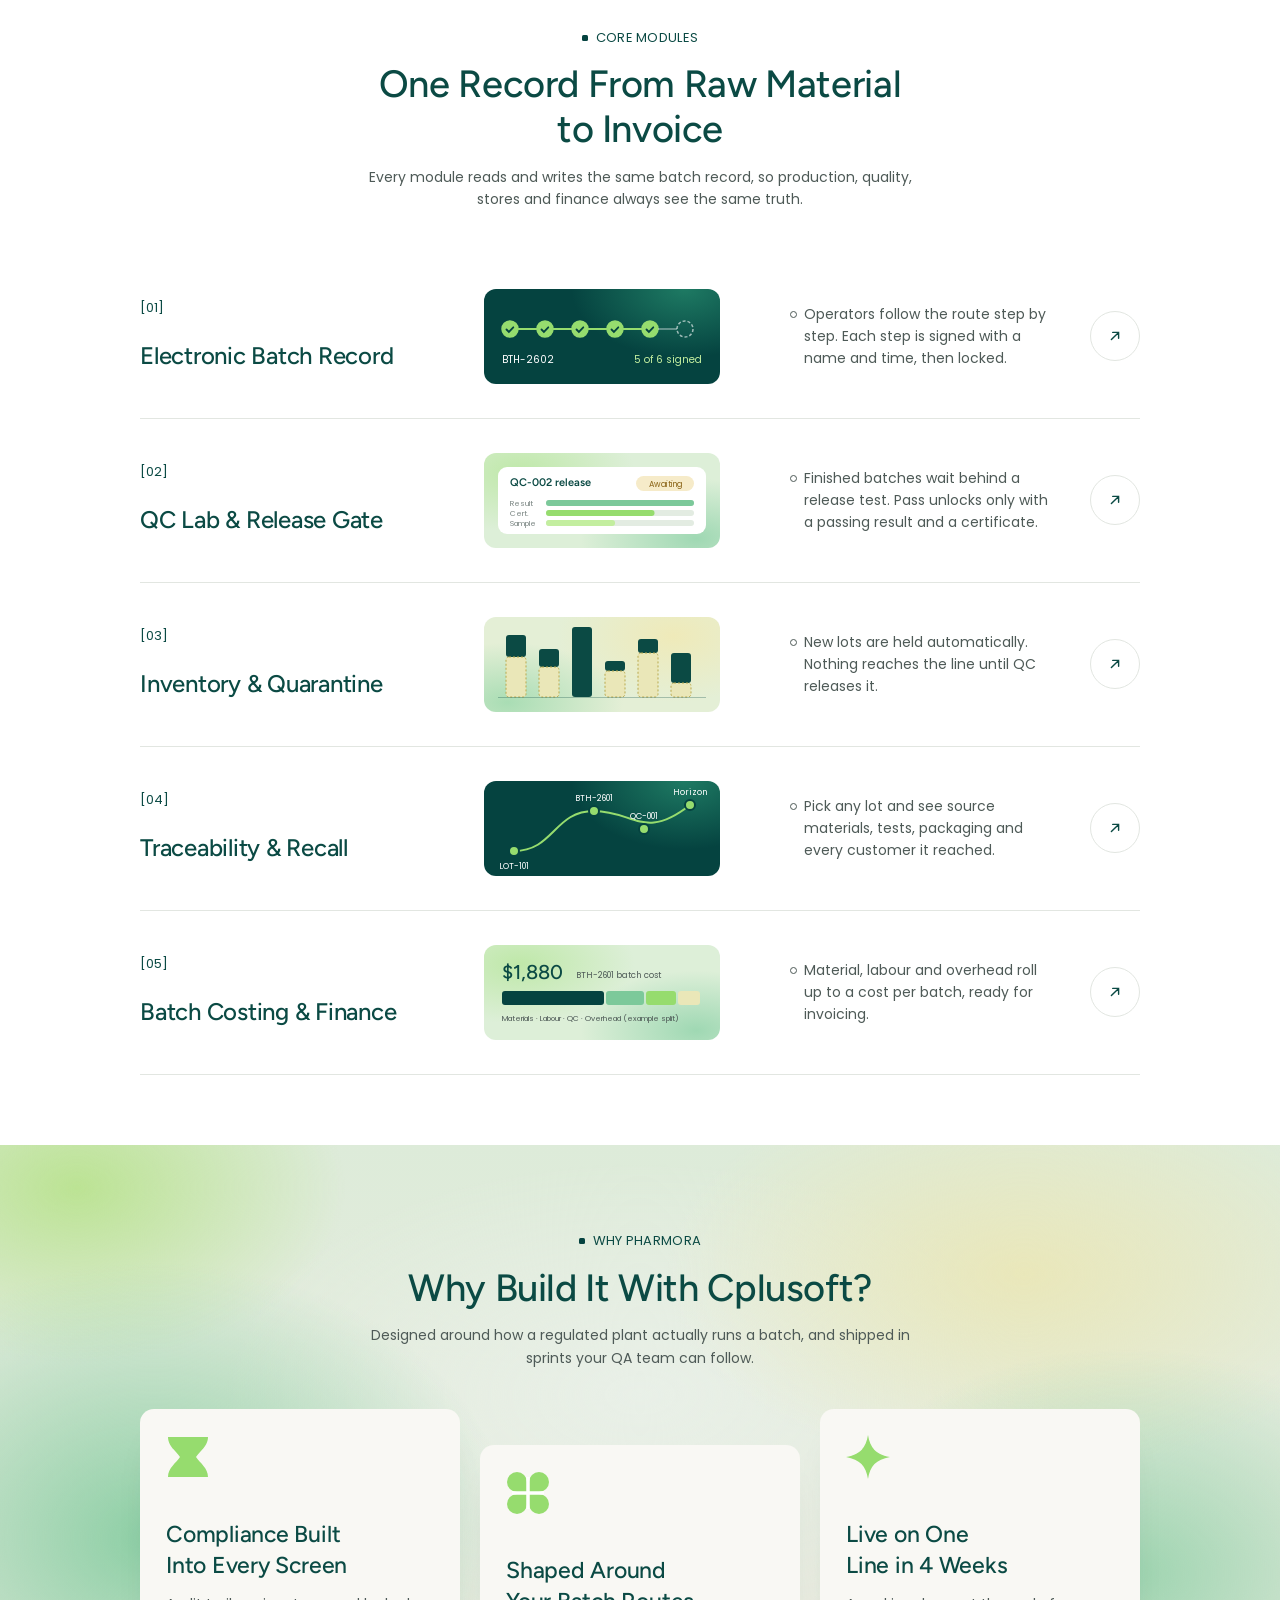
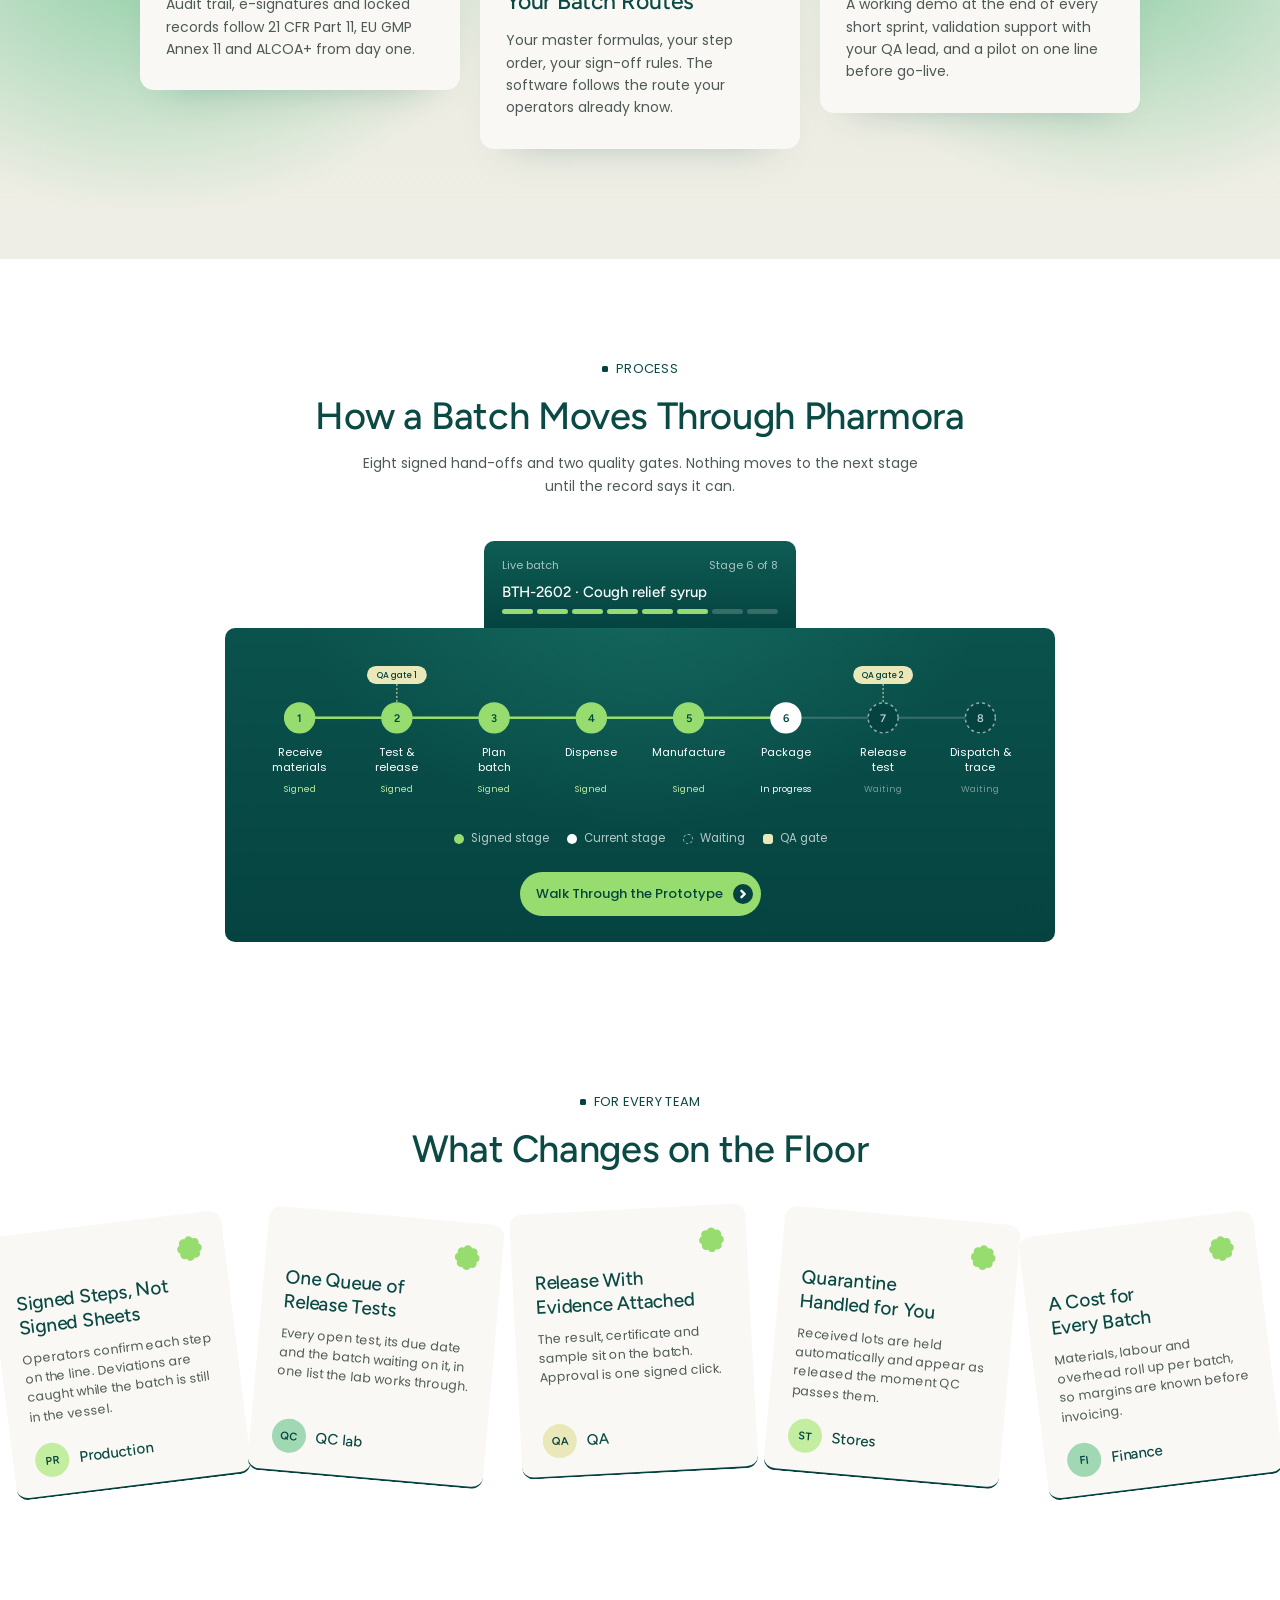
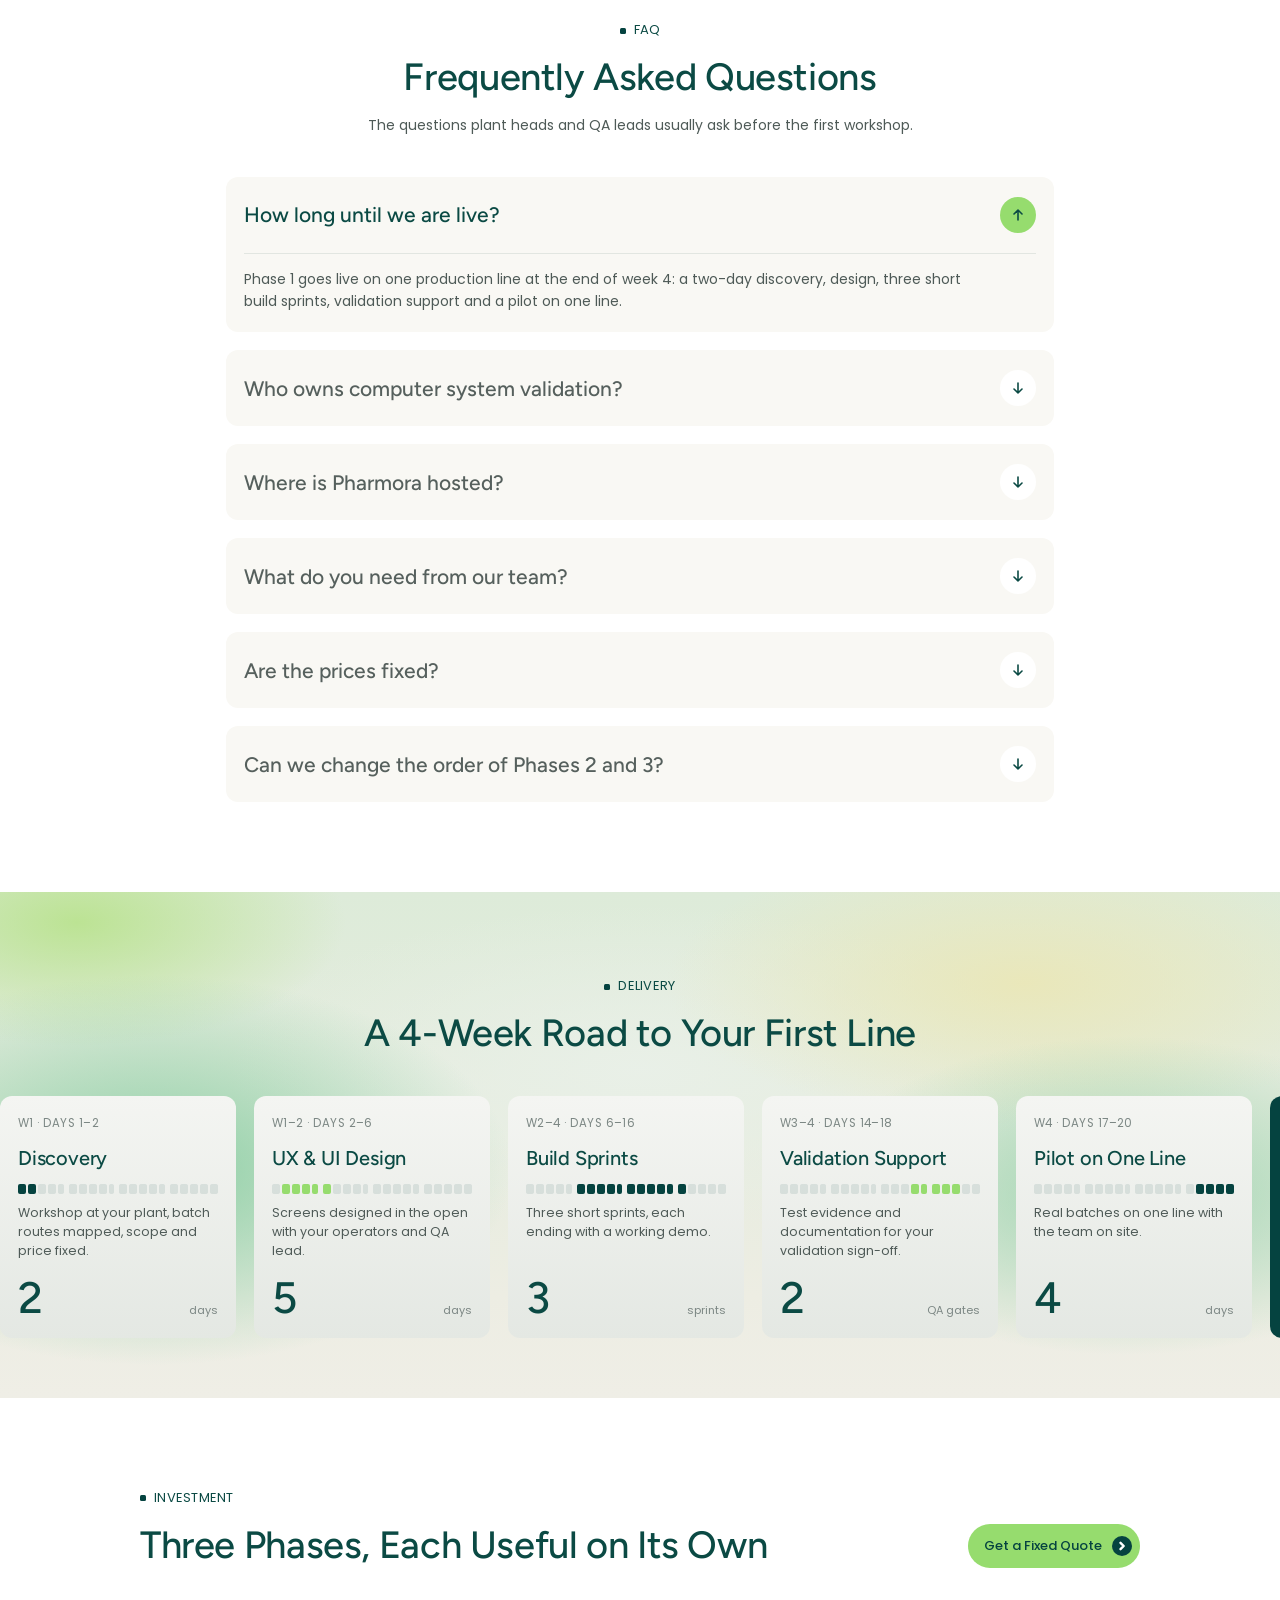
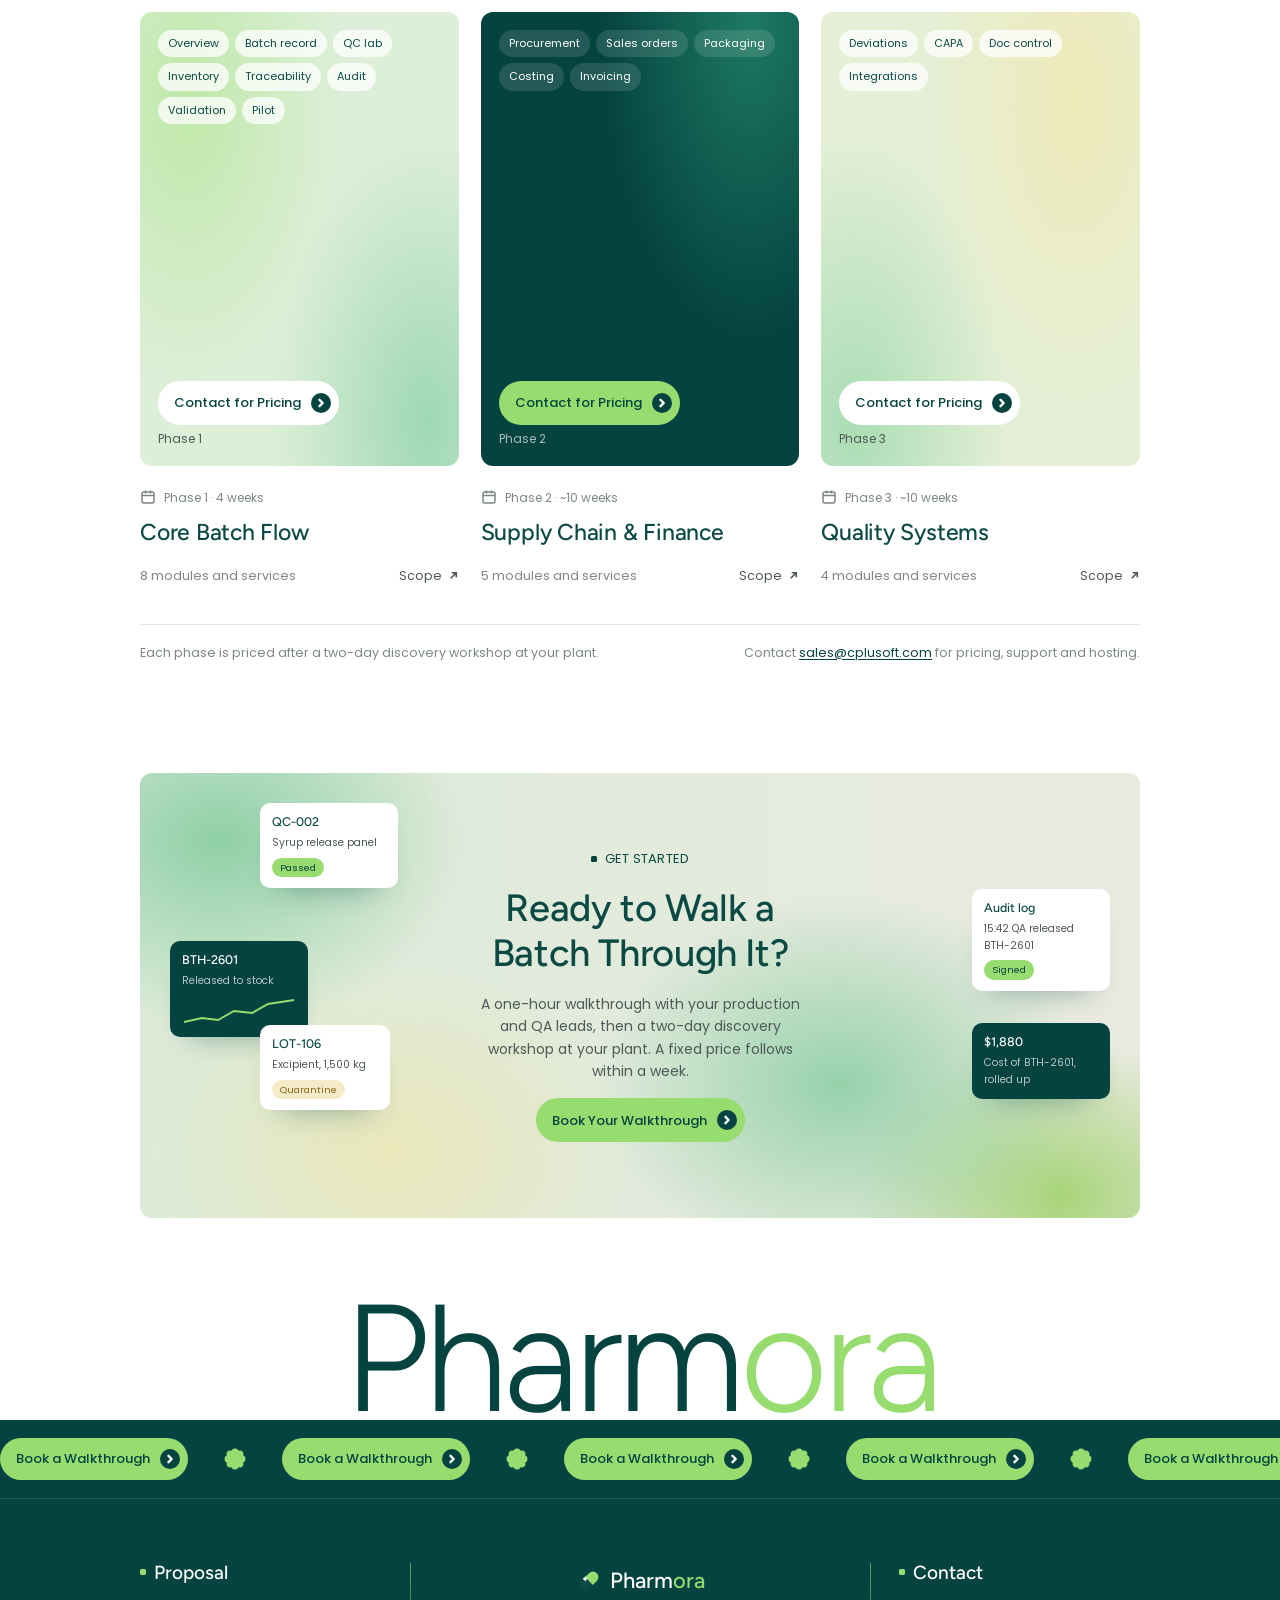
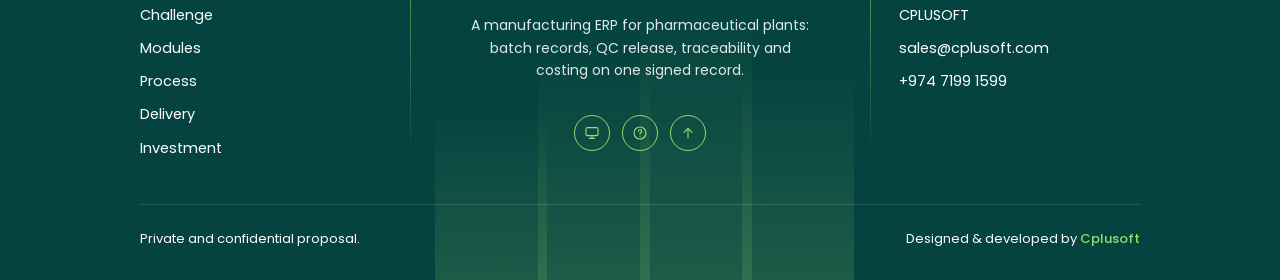
==== commit d155c568: "Rebrand to Cplusoft, add sales contact, replace prices with Contact for Pricing - Replace "Cplus Sof" ====
--- a/index.html
+++ b/index.html
@@ -42,7 +42,7 @@
       <p class="sub">Batch records, QC release, traceability and costing in one GMP-ready system for pharmaceutical plants, live on your first line in 4 weeks.</p>
       <div class="ctas">
         <a class="btn" href="#cta">Book a Walkthrough <span class="dot"><svg><use href="#chev"/></svg></span></a>
-        <a class="btn white" href="#modules">Explore Modules <span class="dot"><svg><use href="#chev"/></svg></span></a>
+        <a class="btn white" href="https://pharmora-portal-new.vercel.app/" target="_blank" rel="noopener">View Prototype <span class="dot"><svg><use href="#chev"/></svg></span></a>
       </div>
     </div>
 
@@ -116,7 +116,7 @@
     <h2>Paper Slows Every Batch Down, Step by Step</h2>
     <div class="r">
       <p>In most plants the batch record, QC results and stock status live in different places. Mistakes surface after the batch is made, finished goods wait on chased signatures, and a recall starts with a spreadsheet hunt. Pharmora puts all of it on one signed record.</p>
-      <a class="btn" href="https://pharmora-portal-new.vercel.app/" target="_blank" rel="noopener">Open the Prototype <span class="dot"><svg><use href="#chev"/></svg></span></a>
+      <a class="btn" href="https://pharmora-portal-new.vercel.app/" target="_blank" rel="noopener">View Prototype <span class="dot"><svg><use href="#chev"/></svg></span></a>
     </div>
   </div>
   <div class="stats">
@@ -140,7 +140,7 @@
   <div class="wrap">
     <div class="sec-head center">
       <span class="tag">Why Pharmora</span>
-      <h2>Why Build It With Cplus Soft?</h2>
+      <h2>Why Build It With Cplusoft?</h2>
       <p class="lede">Designed around how a regulated plant actually runs a batch, and shipped in sprints your QA team can follow.</p>
     </div>
     <div class="cards">
@@ -183,7 +183,7 @@
         <span><i style="border:1.5px dashed rgba(255,255,255,.6)"></i>Waiting</span>
         <span><i style="background:#EAE7B8;border-radius:3px"></i>QA gate</span>
       </div>
-      <a class="btn" href="https://claude.ai/artifact/SWQeGB42a1d1AWrpTo5fgo" target="_blank" rel="noopener">Walk Through the Prototype <span class="dot"><svg><use href="#chev"/></svg></span></a>
+      <a class="btn" href="https://pharmora-portal-new.vercel.app/" target="_blank" rel="noopener">Walk Through the Prototype <span class="dot"><svg><use href="#chev"/></svg></span></a>
     </div>
   </div>
 </section>
@@ -222,7 +222,7 @@
     <a class="btn" href="#cta">Get a Fixed Quote <span class="dot"><svg><use href="#chev"/></svg></span></a>
   </div>
   <div class="icards" id="icards"></div>
-  <div class="inote"><span>Indicative USD, excluding taxes and third-party licences. Card height is drawn to scale with each phase's price.</span><span>Support and hosting: $1,800 a month after go-live.</span></div>
+  <div class="inote"><span>Each phase is priced after a two-day discovery workshop at your plant.</span><span>Contact <a href="mailto:sales@cplusoft.com">sales@cplusoft.com</a> for pricing, support and hosting.</span></div>
 </section>
 
 <section class="cta wrap" id="cta">
@@ -236,7 +236,7 @@
     <span class="tag">Get started</span>
     <h2>Ready to Walk a Batch Through It?</h2>
     <p>A one-hour walkthrough with your production and QA leads, then a two-day discovery workshop at your plant. A fixed price follows within a week.</p>
-    <a class="btn" href="https://claude.ai/artifact/SWQeGB42a1d1AWrpTo5fgo" target="_blank" rel="noopener">Book Your Walkthrough <span class="dot"><svg><use href="#chev"/></svg></span></a>
+    <a class="btn" href="https://pharmora-portal-new.vercel.app/" target="_blank" rel="noopener">Book Your Walkthrough <span class="dot"><svg><use href="#chev"/></svg></span></a>
   </div>
 </section>
 </main>
@@ -255,17 +255,17 @@
         <a class="logo" href="#top"><svg><use href="#capsule"/></svg><span style="color:#fff">Pharm<span>ora</span></span></a>
         <p>A manufacturing ERP for pharmaceutical plants: batch records, QC release, traceability and costing on one signed record.</p>
         <div class="soc">
-          <a href="https://claude.ai/artifact/SWQeGB42a1d1AWrpTo5fgo" target="_blank" rel="noopener" aria-label="Open the prototype"><svg viewBox="0 0 24 24"><rect x="3" y="4" width="18" height="12" rx="2"/><path d="M8 20h8M12 16v4"/></svg></a>
+          <a href="https://pharmora-portal-new.vercel.app/" target="_blank" rel="noopener" aria-label="Open the prototype"><svg viewBox="0 0 24 24"><rect x="3" y="4" width="18" height="12" rx="2"/><path d="M8 20h8M12 16v4"/></svg></a>
           <a href="#faq" aria-label="Questions"><svg viewBox="0 0 24 24"><circle cx="12" cy="12" r="9"/><path d="M9.5 9.5a2.5 2.5 0 1 1 3.5 2.3c-.6.3-1 .8-1 1.5v.5M12 17h.01"/></svg></a>
           <a href="#top" aria-label="Back to top"><svg viewBox="0 0 24 24"><path d="M12 19V5M6 11l6-6 6 6"/></svg></a>
         </div>
       </div>
       <div>
         <div class="fh">Contact</div>
-        <div class="fl"><span>Aisha Riaz</span><span style="color:rgba(255,255,255,.7)">Product design lead</span><span style="color:rgba(255,255,255,.7)">Cplus Soft</span></div>
-      </div>
-    </div>
-    <div class="fbot"><span>Private and confidential proposal.</span><span>Designed &amp; developed by <b>Cplus Soft</b></span></div>
+        <div class="fl"><span>CPLUSOFT</span><a href="mailto:sales@cplusoft.com">sales@cplusoft.com</a><a href="tel:+97471991599">+974 7199 1599</a></div>
+      </div>
+    </div>
+    <div class="fbot"><span>Private and confidential proposal.</span><span>Designed &amp; developed by <b>Cplusoft</b></span></div>
   </div>
 </footer>
 
--- a/styles.css
+++ b/styles.css
@@ -333,3 +333,4 @@
 
 img{max-width:100%}
 [hidden]{display:none!important}
+.inote a{color:var(--deep);text-decoration:underline;text-underline-offset:2px}
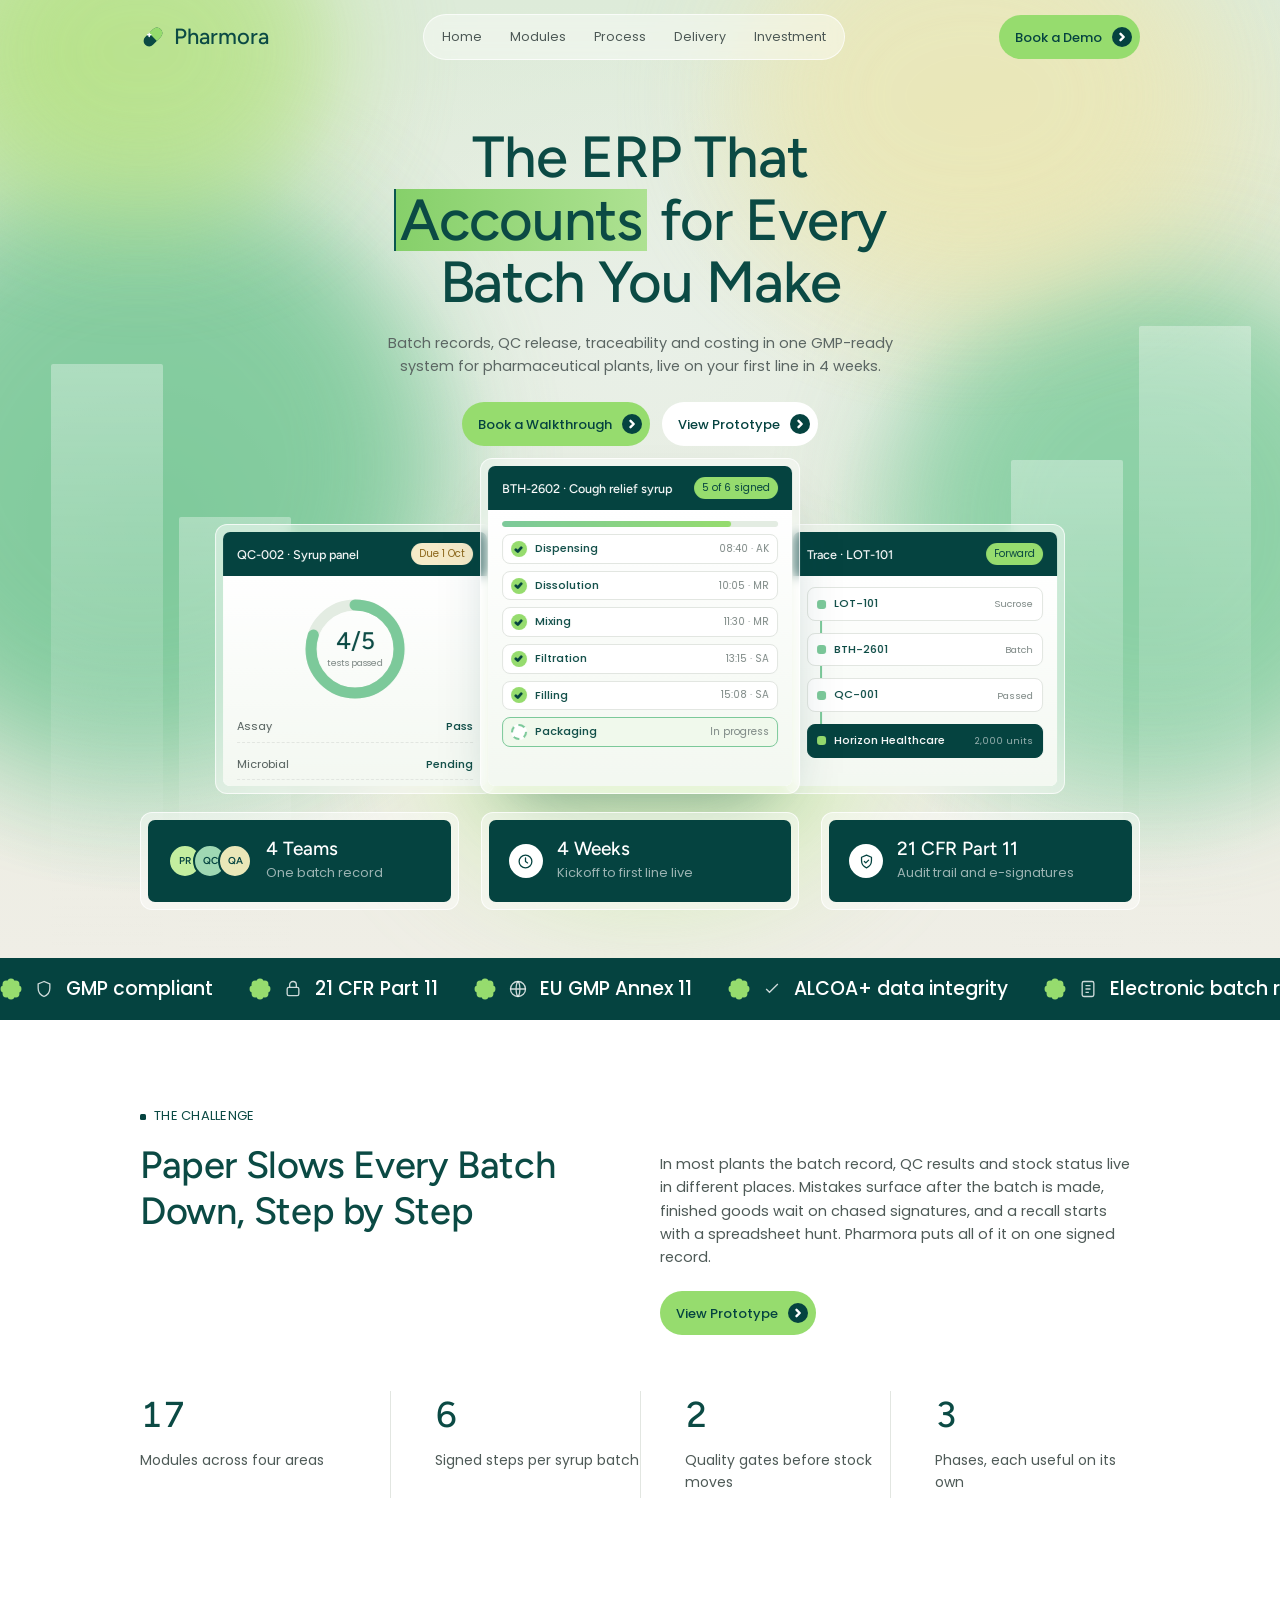
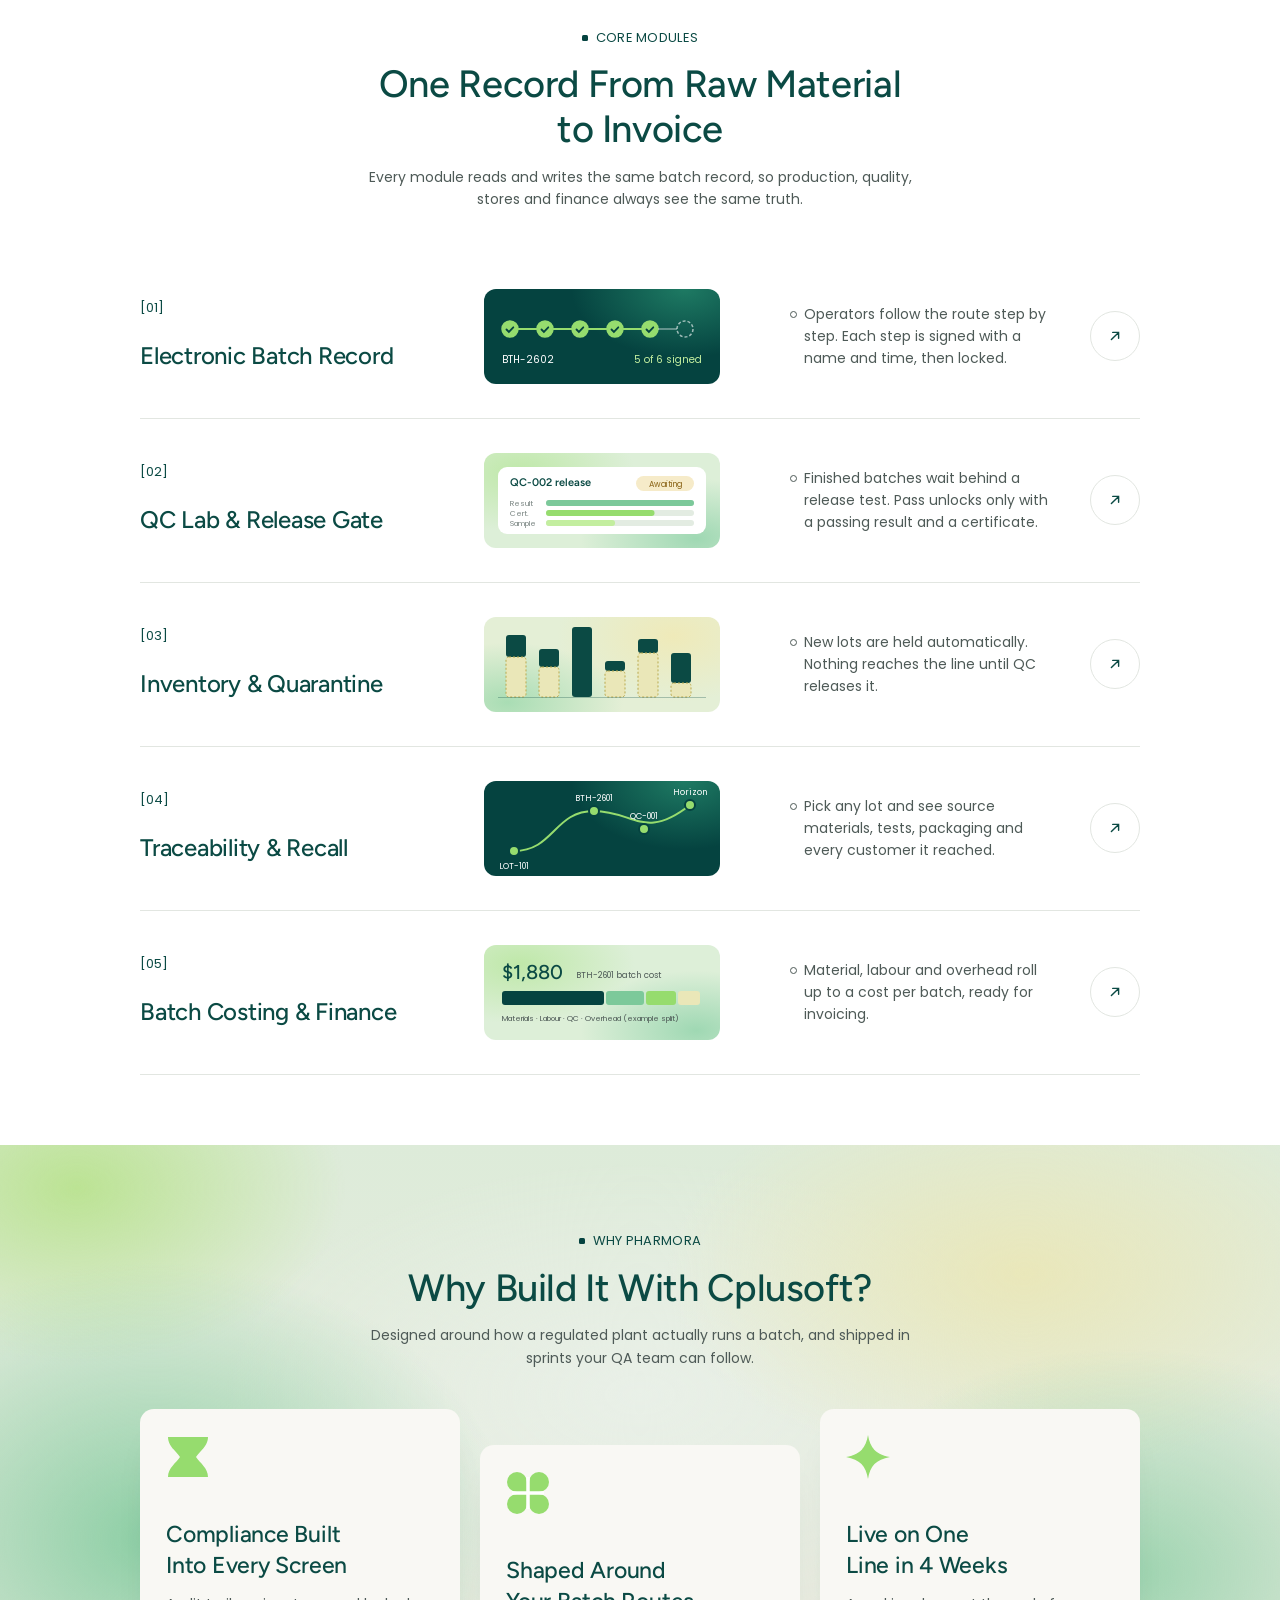
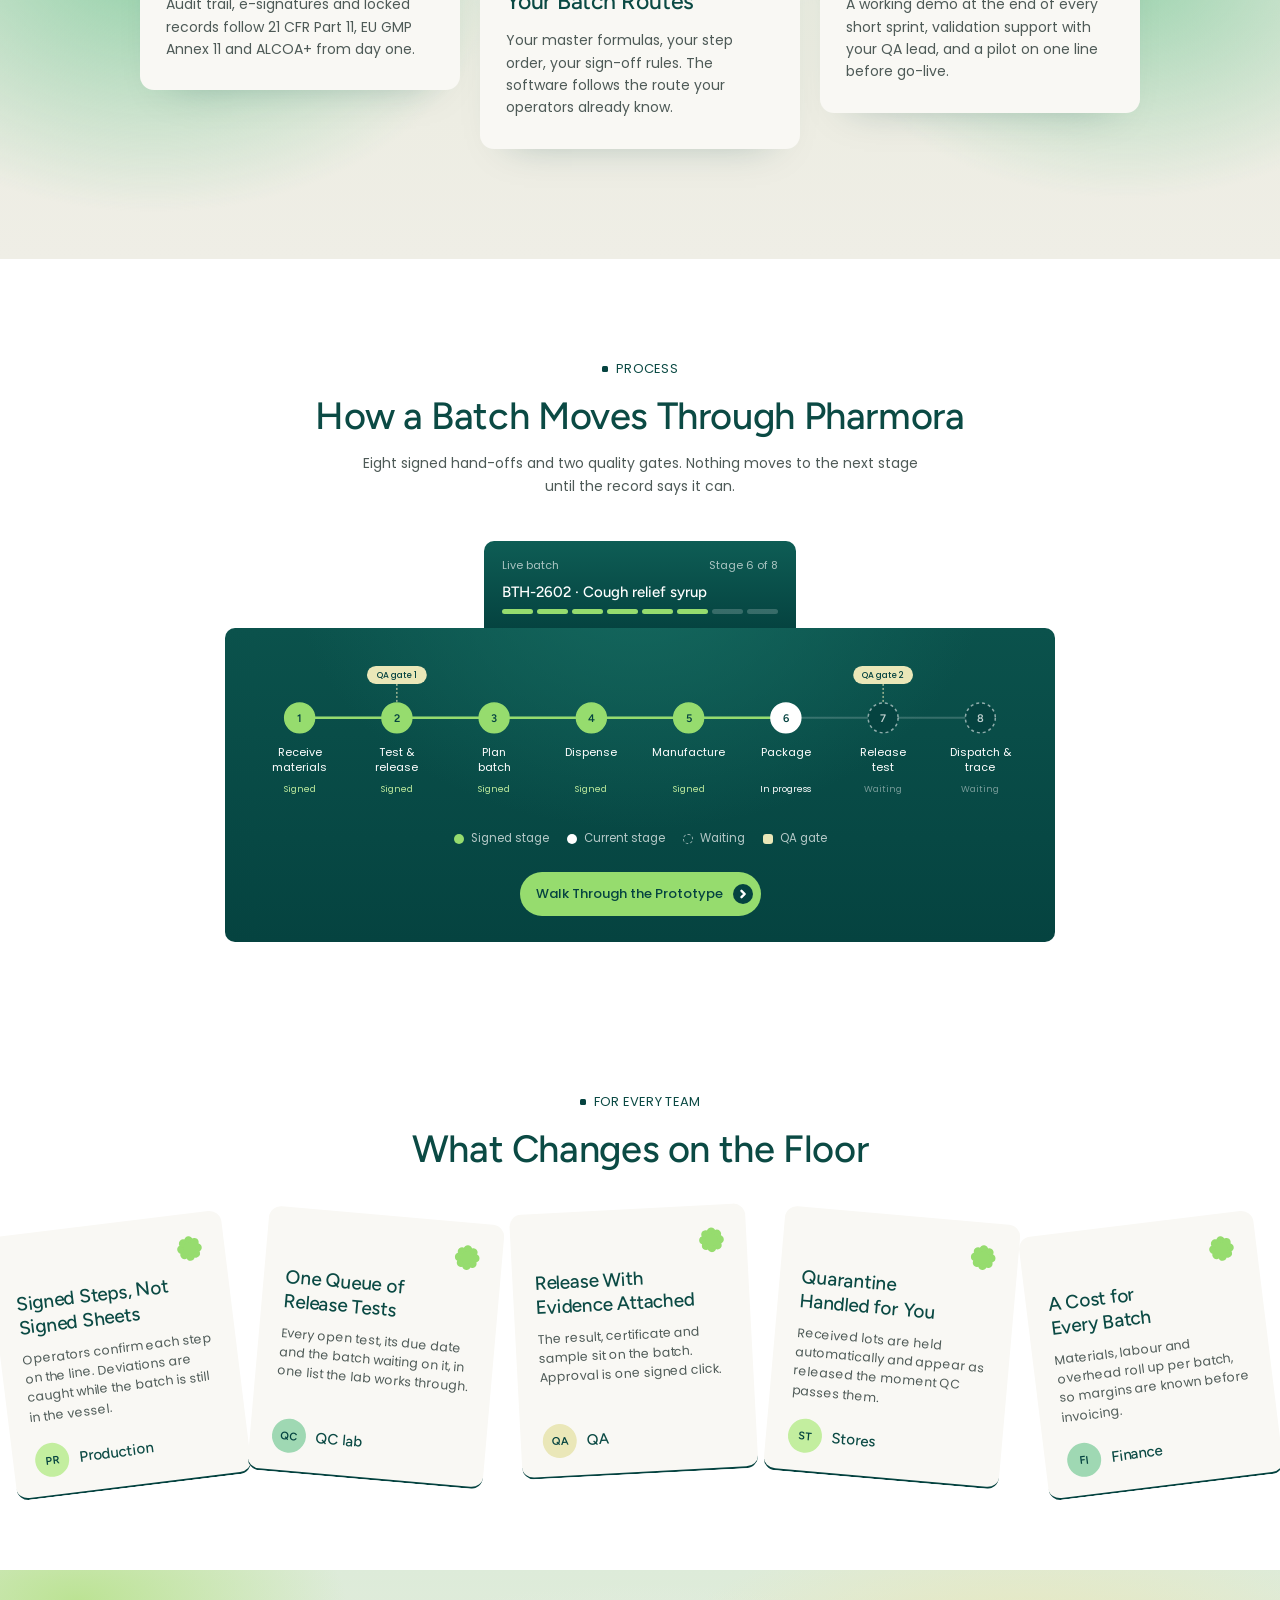
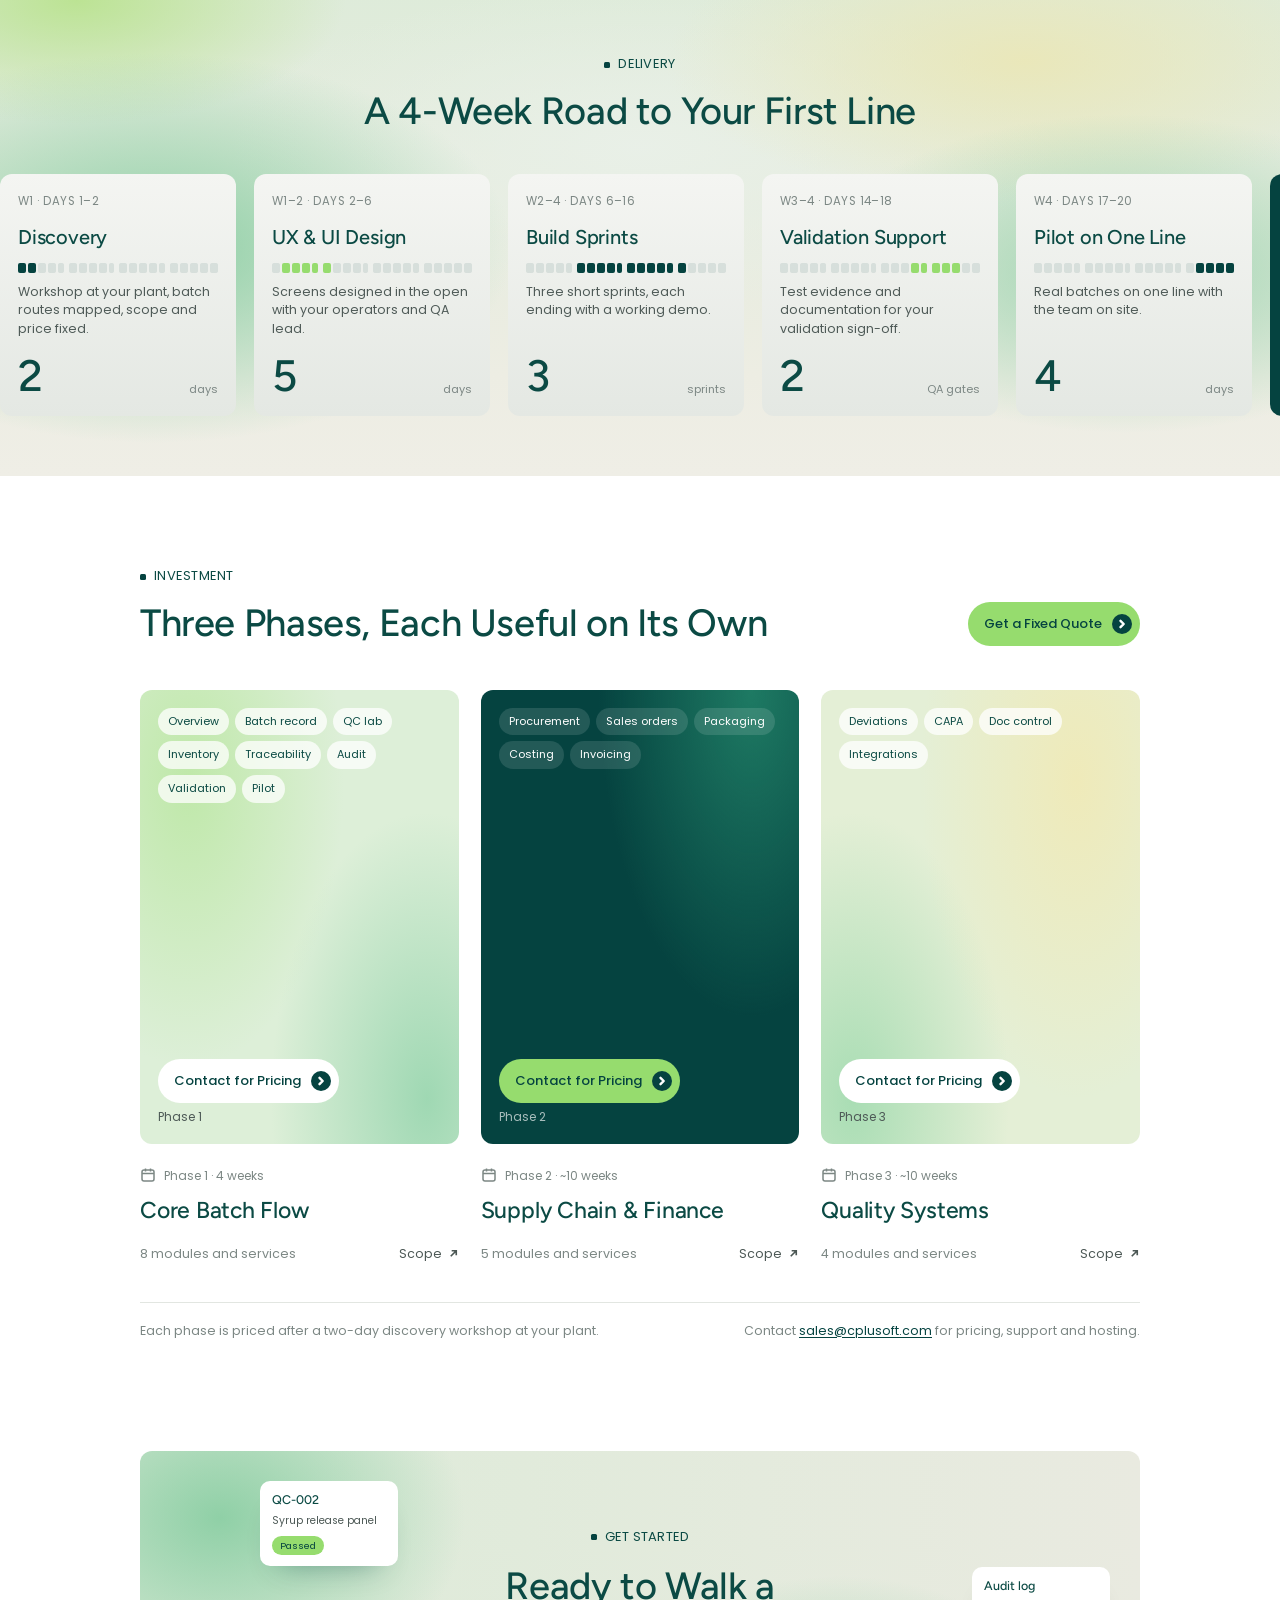
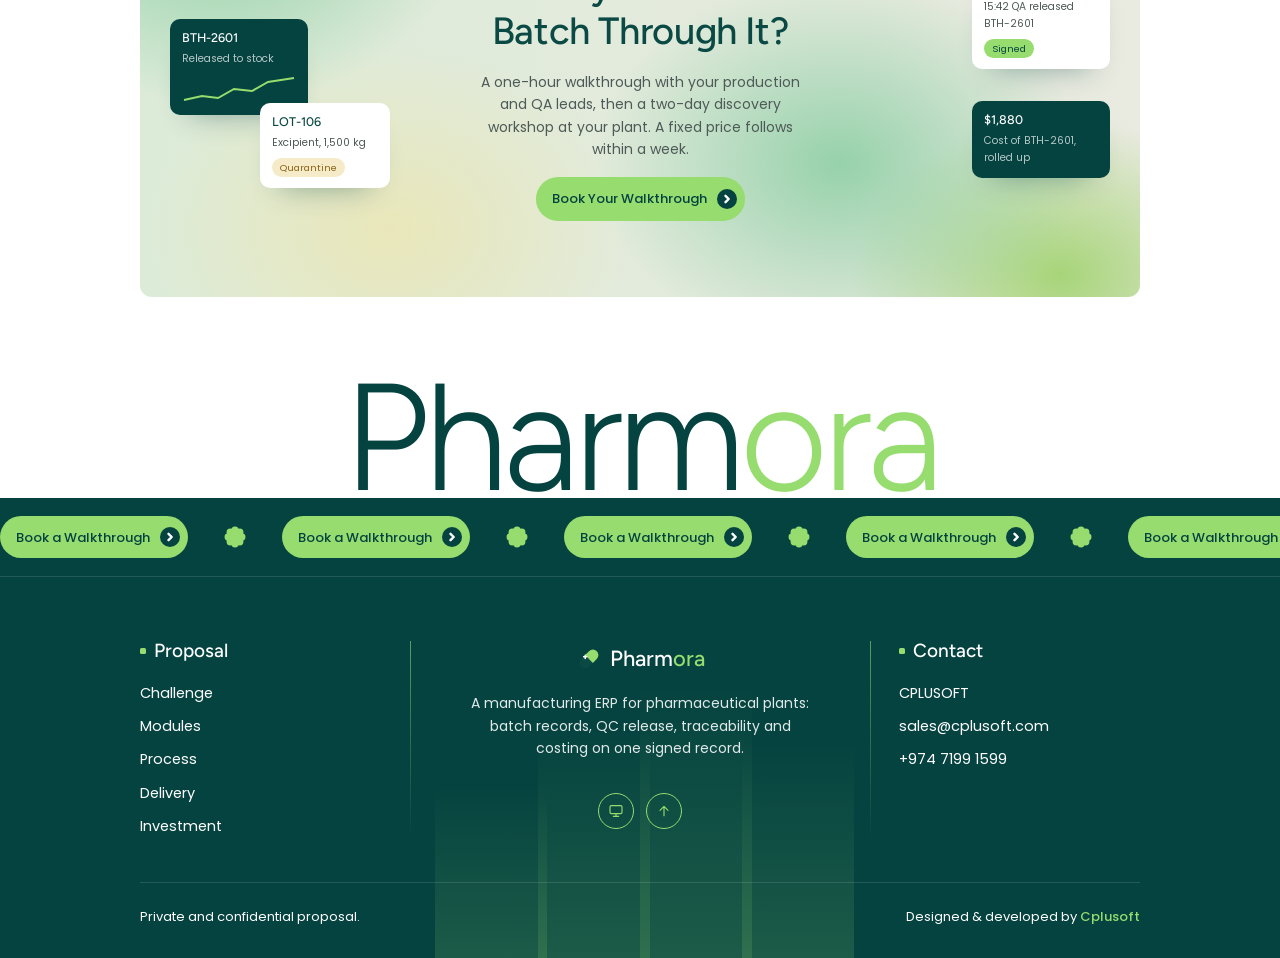
==== commit 8761003b: "Remove FAQ section Drops the FAQ section, its nav link, footer shortcut, script and styles. Investme" ====
--- a/index.html
+++ b/index.html
@@ -32,7 +32,7 @@
     <nav class="nav" aria-label="Main">
       <a class="logo" href="#top"><svg><use href="#capsule"/></svg>Pharmora</a>
       <div class="links">
-        <a href="#top">Home</a><a href="#modules">Modules</a><a href="#process">Process</a><a href="#delivery">Delivery</a><a href="#investment">Investment</a><a href="#faq">FAQ</a>
+        <a href="#top">Home</a><a href="#modules">Modules</a><a href="#process">Process</a><a href="#delivery">Delivery</a><a href="#investment">Investment</a>
       </div>
       <a class="btn" href="#cta">Book a Demo <span class="dot"><svg><use href="#chev"/></svg></span></a>
     </nav>
@@ -196,15 +196,6 @@
   <div class="rtrack" id="rtrack"></div>
 </section>
 
-<section class="faq wrap" id="faq">
-  <div class="sec-head center">
-    <span class="tag">FAQ</span>
-    <h2>Frequently Asked Questions</h2>
-    <p class="lede">The questions plant heads and QA leads usually ask before the first workshop.</p>
-  </div>
-  <div class="qs" id="qs"></div>
-</section>
-
 <section class="mesh delivery" id="delivery">
   <div class="wrap sec-head center">
     <span class="tag">Delivery</span>
@@ -256,7 +247,6 @@
         <p>A manufacturing ERP for pharmaceutical plants: batch records, QC release, traceability and costing on one signed record.</p>
         <div class="soc">
           <a href="https://pharmora-portal-new.vercel.app/" target="_blank" rel="noopener" aria-label="Open the prototype"><svg viewBox="0 0 24 24"><rect x="3" y="4" width="18" height="12" rx="2"/><path d="M8 20h8M12 16v4"/></svg></a>
-          <a href="#faq" aria-label="Questions"><svg viewBox="0 0 24 24"><circle cx="12" cy="12" r="9"/><path d="M9.5 9.5a2.5 2.5 0 1 1 3.5 2.3c-.6.3-1 .8-1 1.5v.5M12 17h.01"/></svg></a>
           <a href="#top" aria-label="Back to top"><svg viewBox="0 0 24 24"><path d="M12 19V5M6 11l6-6 6 6"/></svg></a>
         </div>
       </div>
--- a/styles.css
+++ b/styles.css
@@ -189,19 +189,6 @@
 .rcard .who{display:flex;align-items:center;gap:10px;margin-top:8px;font:500 15px/1.2 var(--display);color:var(--ink)}
 .rcard .who i{width:34px;height:34px;border-radius:50%;display:grid;place-items:center;font:600 11px/1 var(--display);font-style:normal;color:var(--deep)}
 
-/* FAQ */
-.faq{padding-block:50px 90px}
-.qs{max-width:828px;margin:40px auto 0;display:grid;gap:18px}
-.q{background:var(--cream);border-radius:12px;padding:0 18px}
-.q button{all:unset;box-sizing:border-box;width:100%;display:flex;justify-content:space-between;align-items:center;gap:16px;padding:20px 0;cursor:pointer;font:500 21px/1.3 var(--display);color:#56605D}
-.q.open button{color:var(--ink);border-bottom:1px solid var(--line)}
-.q button:focus-visible{outline:2px solid var(--deep);outline-offset:4px}
-.q .cir{width:36px;height:36px;border-radius:50%;background:#fff;display:grid;place-items:center;flex:none;transition:.25s}
-.q .cir svg{width:16px;height:16px;stroke:var(--ink);fill:none;stroke-width:1.6;stroke-linecap:round;stroke-linejoin:round;transition:transform .25s}
-.q.open .cir{background:var(--lime)}
-.q.open .cir svg{transform:rotate(180deg)}
-.q .a{padding:14px 0 20px;font-size:14px;max-width:720px}
-
 /* DELIVERY band */
 .delivery{padding-block:84px 60px}
 .dtrack{display:flex;gap:18px;width:max-content;margin-top:40px;animation:slide 48s linear infinite}
@@ -301,7 +288,6 @@
   .tile{display:none}
   .fgrid{grid-template-columns:1fr;gap:36px}.fgrid>div{padding-inline:0}.fgrid>div+div{border-left:0}
   .fmid{order:-1}
-  .q button{font-size:17px}
 }
 @media (prefers-reduced-motion:reduce){.track,.rtrack,.dtrack{animation:none}.btn,.arrow{transition:none}html{scroll-behavior:auto}}
 
